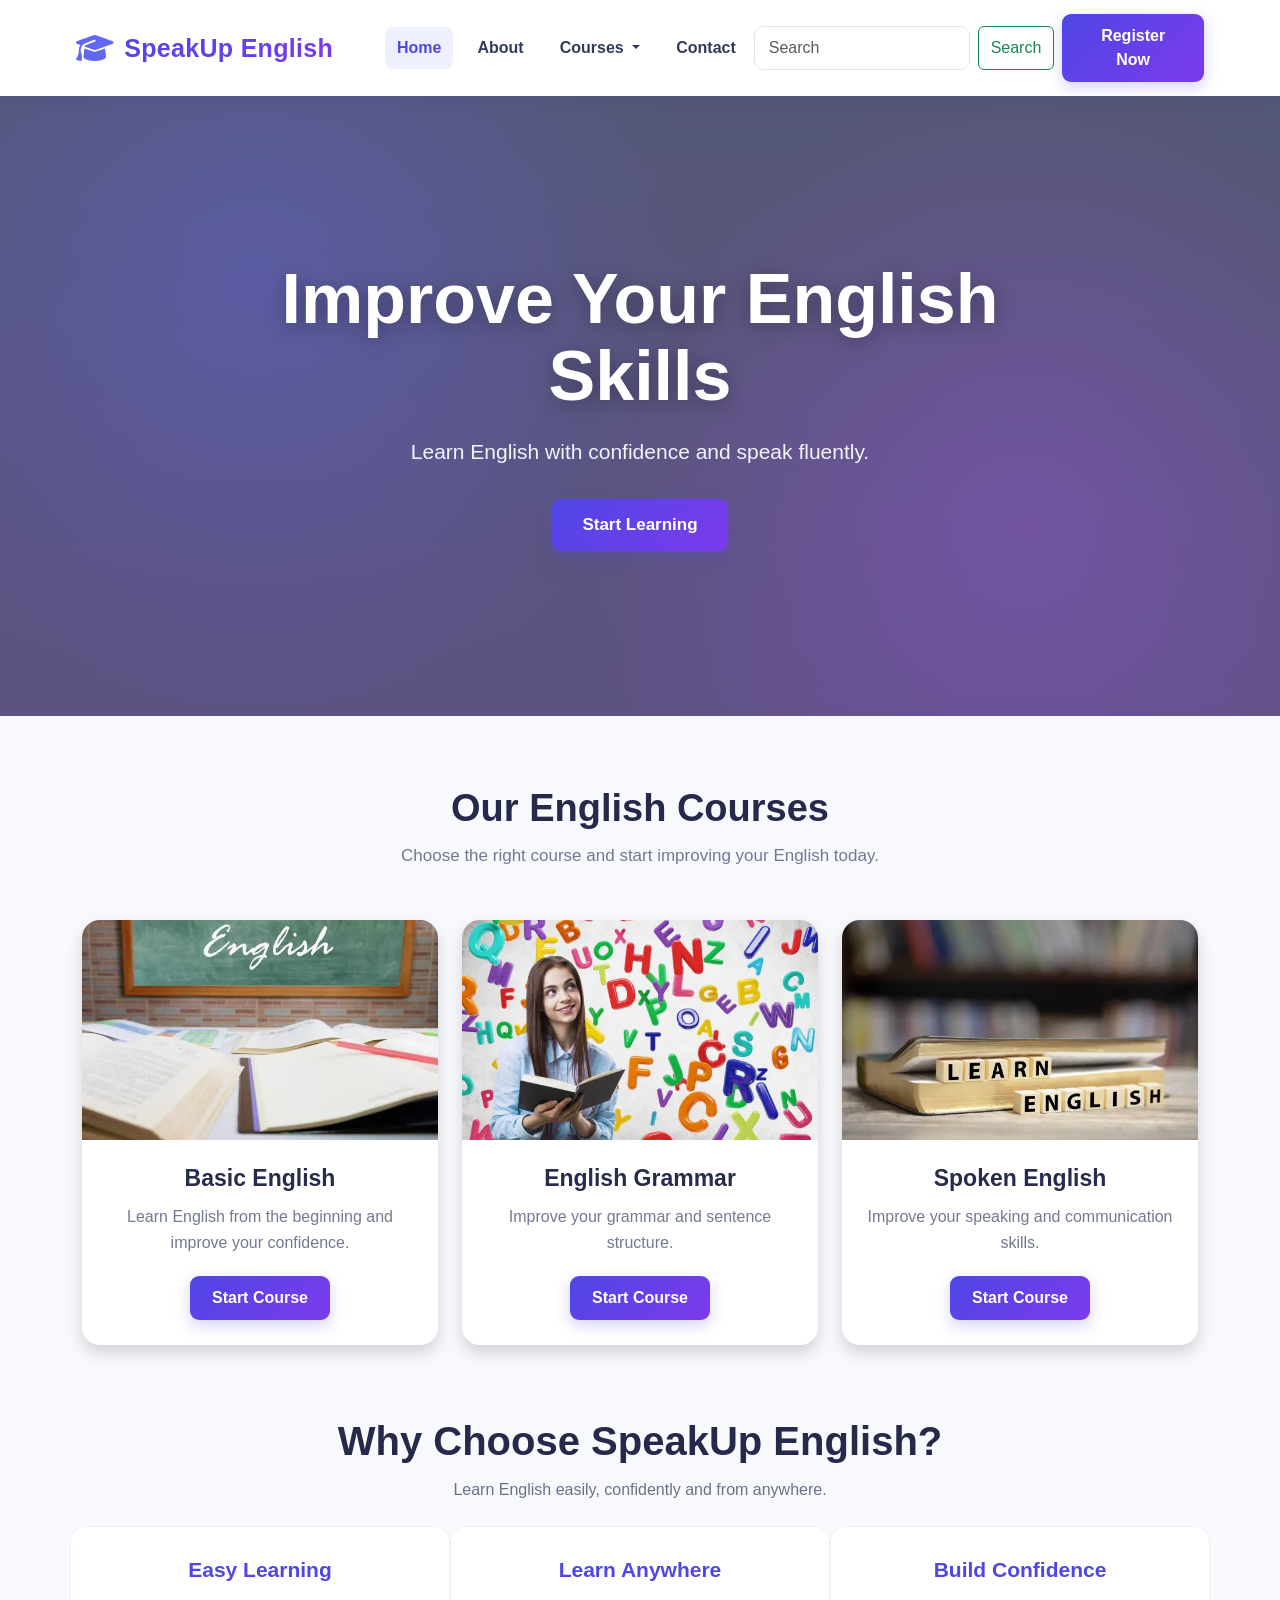
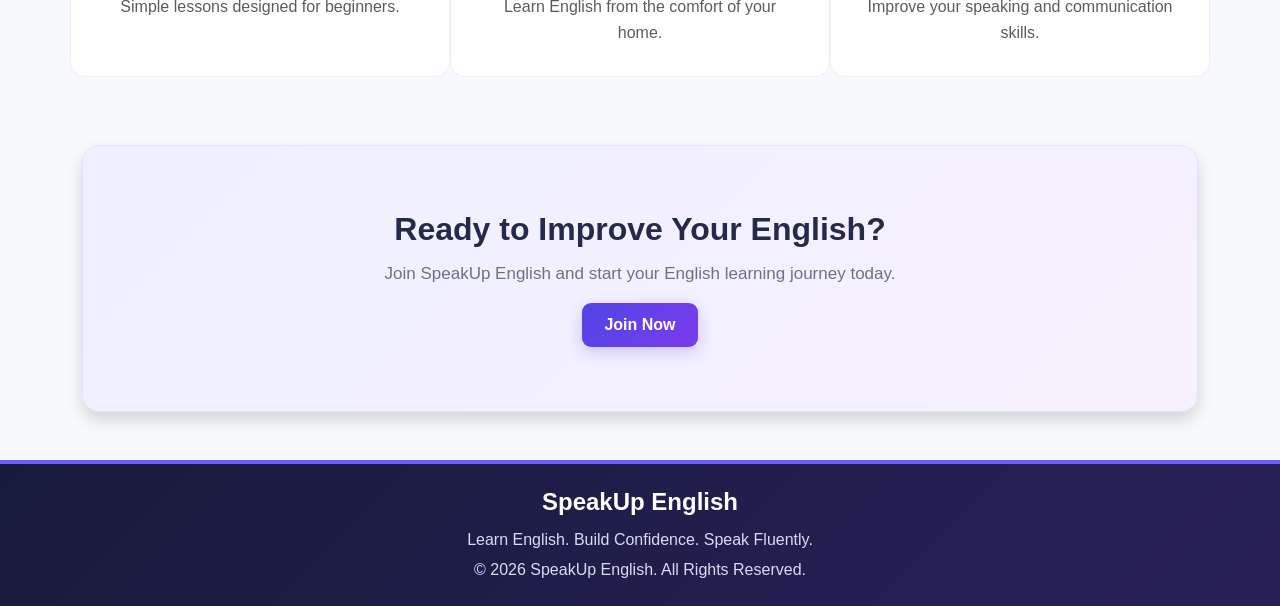
==== index.html @ b66ad8b5 "lesson" ====
<!doctype html>
<html lang="en">

<head>
  <meta charset="utf-8">
  <meta name="viewport" content="width=device-width, initial-scale=1">

  <title>SpeakUp English</title>

  <!-- Bootstrap CSS -->
  <link rel="stylesheet" href="https://cdnjs.cloudflare.com/ajax/libs/font-awesome/6.7.2/css/all.min.css" />

  <link href="https://cdn.jsdelivr.net/npm/bootstrap@5.2.3/dist/css/bootstrap.min.css" rel="stylesheet"
    integrity="sha384-rbsA2VBKQhggwzxH7pPCaAqO46MgnOM80zW1RWuH61DGLwZJEdK2Kadq2F9CUG65" crossorigin="anonymous">

  <!-- Custom CSS -->
  <link rel="stylesheet" href="index.css">

</head>

<body>

  <!-- =========================
       NAVBAR
  ========================== -->

  <nav class="navbar navbar-expand-lg bg-light">

    <div class="container-fluid">

      <!-- Website Name -->
      <a class="navbar-brand" href="index.html">
        <i class="fa-solid fa-graduation-cap"></i>
        <span>SpeakUp English</span>
      </a>

      <!-- Mobile Menu Button -->
      <button class="navbar-toggler" type="button" data-bs-toggle="collapse" data-bs-target="#navbarSupportedContent"
        aria-controls="navbarSupportedContent" aria-expanded="false" aria-label="Toggle navigation">

        <span class="navbar-toggler-icon"></span>

      </button>


      <!-- Navbar Content -->
      <div class="collapse navbar-collapse" id="navbarSupportedContent">

        <ul class="navbar-nav me-auto mb-2 mb-lg-0">

          <!-- Home -->
          <li class="nav-item">
            <a class="nav-link active" aria-current="page" href="index.html">
              Home
            </a>
          </li>


          <!-- About -->
          <li class="nav-item">
            <a class="nav-link" href="about.html">
              About
            </a>
          </li>


          <!-- Courses Dropdown -->
          <li class="nav-item dropdown">

            <a class="nav-link dropdown-toggle" href="#" role="button" data-bs-toggle="dropdown" aria-expanded="false">

              Courses

            </a>


            <ul class="dropdown-menu">

              <li>
                <a class="dropdown-item" href="basic-english.html">
                  Basic English
                </a>
              </li>

              <li>
                <a class="dropdown-item" href="grammar.html">
                  English Grammar
                </a>
              </li>

              <li>
                <hr class="dropdown-divider">
              </li>

              <li>
                <a class="dropdown-item" href="spoken-english.html">
                  Spoken English
                </a>
              </li>

            </ul>

          </li>


          <!-- Contact -->
          <li class="nav-item">
            <a class="nav-link" href="contect.html">
              Contact
            </a>
          </li>

        </ul>


        <!-- Search -->
        <form class="d-flex" role="search">

          <input class="form-control me-2" type="search" placeholder="Search" aria-label="Search">

          <button class="btn btn-outline-success" type="submit">

            Search

          </button>

        </form>
        <a href="registration.html" class="btn btn-primary ms-2">
          Register Now
        </a>

      </div>

    </div>

  </nav>



  <!-- =========================
       HERO SECTION
  ========================== -->

  <div class="hero-section">

    <!-- Dark Overlay -->
    <div class="hero-overlay"></div>


    <!-- Hero Content -->
    <div class="hero-content">

      <h1>
        Improve Your English Skills
      </h1>

      <p>
        Learn English with confidence and speak fluently.
      </p>

      <a href="basic-english.html" class="btn btn-primary">

        Start Learning

      </a>


    </div>

  </div>



  <!-- =========================
       COURSES HEADING
  ========================== -->

  <div class="container text-center courses-section">

    <h2>
      Our English Courses
    </h2>

    <p>
      Choose the right course and start improving your English today.
    </p>

  </div>



  <!-- =========================
       GRID & COURSES CARDS
  ========================== -->

  <div class="container text-center">

    <div class="row">


      <!-- =====================
           CARD 1
      ====================== -->

      <div class="col-md-4 mb-4">

        <div class="card shadow">

          <img src="basic english course.webp" class="card-img-top" alt="Basic English Course">


          <div class="card-body">

            <h5 class="card-title">
              Basic English
            </h5>

            <p class="card-text">
              Learn English from the beginning and improve your confidence.
            </p>

            <a href="basic-english.html" class="btn btn-primary">

              Start Course

            </a>

          </div>

        </div>

      </div>



      <!-- =====================
           CARD 2
      ====================== -->

      <div class="col-md-4 mb-4">

        <div class="card shadow">
          <img src="grammer.webp" class="card-img-top" alt="English Grammar Course">


          <div class="card-body">

            <h5 class="card-title">
              English Grammar
            </h5>

            <p class="card-text">
              Improve your grammar and sentence structure.
            </p>

            <a href="grammar.html" class="btn btn-primary">

              Start Course

            </a>

          </div>

        </div>

      </div>



      <!-- =====================
           CARD 3
      ====================== -->

      <div class="col-md-4 mb-4">

        <div class="card shadow">

          <img src="spoken.webp" class="card-img-top" alt="Spoken English Course">


          <div class="card-body">

            <h5 class="card-title">
              Spoken English
            </h5>

            <p class="card-text">
              Improve your speaking and communication skills.
            </p>

            <a href="spoken-english.html" class="btn btn-primary">

              Start Course

            </a>

          </div>

        </div>

      </div>


    </div>

  </div>

  <!-- Why Choose Us -->

  <div class="container text-center mt-5">

    <h2 class="display-6 fw-bold">
      Why Choose SpeakUp English?
    </h2>

    <p class="text-muted">
      Learn English easily, confidently and from anywhere.
    </p>

  </div>

  <!-- colums -->

  <div class="container text-center mt-4">

    <div class="row">

      <div class="col-md-4 p-4">
        <h4 class="fw-bold"> Easy Learning</h4>
        <p class="text-muted">Simple lessons designed for beginners.</p>
      </div>

      <div class="col-md-4 p-4">
        <h4 class="fw-bold"> Learn Anywhere</h4>
        <p class="text-muted">Learn English from the comfort of your home.</p>
      </div>

      <div class="col-md-4 p-4">
        <h4 class="fw-bold"> Build Confidence</h4>
        <p class="text-muted">Improve your speaking and communication skills.</p>
      </div>

    </div>

  </div>

  <!-- Join Our Course -->

  <div class="container mt-5">

    <div class="card shadow p-4 text-center">

      <div class="card-body">

        <h2 class="fw-bold">
          Ready to Improve Your English?
        </h2>

        <p class="text-muted">
          Join SpeakUp English and start your English learning journey today.
        </p>

        <a href="contect.html" class="btn btn-primary">
          Join Now
        </a>

      </div>

    </div>

  </div>

  <!-- Footer -->

  <footer class="bg-dark text-white text-center py-4 mt-5">

    <h5>SpeakUp English</h5>

    <p class="mb-1">
      Learn English. Build Confidence. Speak Fluently.
    </p>

    <p class="mb-0">
      © 2026 SpeakUp English. All Rights Reserved.
    </p>

  </footer>




  <!-- =========================
       BOOTSTRAP JAVASCRIPT
  ========================== -->

  <script src="https://cdn.jsdelivr.net/npm/bootstrap@5.2.3/dist/js/bootstrap.bundle.min.js"
    integrity="sha384-kenU1KFdBIe4zVF0s0G1M5b4hcpxyD9F7jL+jjXkk+Q2h455rYXK/7HAuoJl+0I4" crossorigin="anonymous">
    </script>

</body>

</html>
---- index.css ----
.hero-section {
    background-image: url("photo-1473186505569-9c61870c11f9.avif");
    background-size: cover;
    background-position: center;
    min-height: 450px;

    text-align: center;
    padding: 120px 20px;
}

.hero-section h1 {
    color: white;
    font-size: 50px;
    font-weight: bold;
}

.hero-section p {
    color: white;
    font-size: 20px;
}

.courses-section {
    padding: 40px 0;
}

.courses-section h2 {
    font-size: 35px;
    font-weight: bold;
}

.card {
    height: 100%;
}

.card-img-top {
    height: 220px;
    object-fit: cover;
}



/* =========================================================
SPEAKUP ENGLISH - PROFESSIONAL WEBSITE CSS
Color Theme: Blue + Purple + White
========================================================= */

/* =========================
GLOBAL
========================= */

* {
  margin: 0;
  padding: 0;
  box-sizing: border-box;
  }

body {
font-family: "Segoe UI", Arial, sans-serif;
background: #f7f9fc;
color: #20243a;
line-height: 1.6;
}

/* =========================
NAVBAR
========================= */
.navbar-brand {
  display: flex;
  align-items: center;
  gap: 10px;
  text-decoration: none;
}

.navbar-brand i {
  font-size: 30px;
  color: #6366f1;
}

.navbar-brand span {
  font-size: 25px;
  font-weight: 800;
  background: linear-gradient(135deg, #4f46e5, #7c3aed);
  -webkit-background-clip: text;
  -webkit-text-fill-color: transparent;
}

.navbar-brand:hover i {
  color: #7c3aed;
}

.navbar {
background: rgba(255, 255, 255, 0.97) !important;
padding: 14px 5%;
box-shadow: 0 3px 18px rgba(31, 41, 75, 0.08);
position: sticky;
top: 0;
z-index: 1000;
}

.navbar-brand {
font-size: 25px;
font-weight: 800;
color: #4f46e5 !important;
letter-spacing: 0.3px;
}

.navbar-brand:hover {
color: #3730a3 !important;
}

.navbar-nav {
margin-left: 30px;
}

.nav-link {
color: #343a5a !important;
font-weight: 600;
margin: 0 6px;
padding: 8px 12px !important;
border-radius: 8px;
transition: 0.3s ease;
}

.nav-link:hover,
.nav-link.active {
color: #4f46e5 !important;
background: #eef0ff;
}

/* Dropdown */

.dropdown-menu {
border: none;
border-radius: 12px;
padding: 10px;
box-shadow: 0 10px 30px rgba(31, 41, 75, 0.12);
}

.dropdown-item {
padding: 10px 14px;
border-radius: 8px;
font-weight: 500;
transition: 0.25s ease;
}

.dropdown-item:hover {
background: #eef0ff;
color: #4f46e5;
}

/* Search */

.navbar .form-control {
border: 1px solid #dfe3f0;
border-radius: 10px;
padding: 9px 14px;
}

.navbar .form-control:focus {
border-color: #6366f1;
box-shadow: 0 0 0 0.2rem rgba(99, 102, 241, 0.15);
}

/* =========================
BUTTONS
========================= */

.btn-primary {
background: linear-gradient(135deg, #4f46e5, #7c3aed);
border: none;
border-radius: 9px;
padding: 10px 22px;
font-weight: 600;
box-shadow: 0 5px 15px rgba(79, 70, 229, 0.25);
transition: all 0.3s ease;
}

.btn-primary:hover {
background: linear-gradient(135deg, #4338ca, #6d28d9);
transform: translateY(-2px);
box-shadow: 0 8px 20px rgba(79, 70, 229, 0.35);
}

/* =========================
HERO SECTION
========================= */

.hero-section {
min-height: 620px;
position: relative;

background:
linear-gradient(
rgba(22, 25, 65, 0.72),
rgba(49, 35, 95, 0.78)
),
url("https://plus.unsplash.com/premium_photo-1683887034491-f58b4c4fca72?q=80&w=869&auto=format&fit=crop&ixlib=rb-4.1.0&ixid=M3wxMjA3fDB8MHxwaG90by1wYWdlfHx8fGVufDB8fHx8fA%3D%3D");

background-size: cover;
background-position: center;
background-repeat: no-repeat;

display: flex;
align-items: center;
justify-content: center;
text-align: center;

overflow: hidden;
}

/* Dark overlay */

.hero-overlay {
position: absolute;
inset: 0;

background:
radial-gradient(
circle at 20% 30%,
rgba(99, 102, 241, 0.35),
transparent 40%
),
radial-gradient(
circle at 80% 70%,
rgba(168, 85, 247, 0.30),
transparent 40%
);
}

/* Hero content */

.hero-content {
position: relative;
z-index: 2;
max-width: 850px;
padding: 30px;
color: white;
}

.hero-content h1 {
font-size: clamp(42px, 6vw, 70px);
font-weight: 800;
line-height: 1.1;
margin-bottom: 20px;

text-shadow: 0 4px 20px rgba(0, 0, 0, 0.3);
}

.hero-content p {
font-size: 21px;
margin-bottom: 30px;
color: #f1f3ff;
}

.hero-content .btn {
padding: 13px 30px;
font-size: 17px;
}

/* =========================
COURSES SECTION
========================= */

.courses-section {
padding-top: 70px;
padding-bottom: 35px;
}

.courses-section h2 {
font-size: 38px;
font-weight: 800;
color: #25294a;
margin-bottom: 10px;
}

.courses-section p {
color: #727894;
font-size: 17px;
}

/* =========================
COURSE CARDS
========================= */

.card {
border: none !important;
border-radius: 18px !important;
overflow: hidden;
background: #ffffff;

transition: all 0.35s ease;
}

.card:hover {
transform: translateY(-10px);
box-shadow: 0 18px 40px rgba(43, 48, 90, 0.14) !important;
}

/* Course images */

.card-img-top {
height: 220px;
object-fit: cover;
transition: transform 0.5s ease;
}

.card:hover .card-img-top {
transform: scale(1.04);
}

/* Card body */

.card-body {
padding: 25px;
}

.card-title {
font-size: 23px;
font-weight: 750;
color: #272b4d;
margin-bottom: 12px;
}

.card-text {
color: #737990;
min-height: 50px;
margin-bottom: 20px;
}

/* =========================
WHY CHOOSE US
========================= */

.container.text-center.mt-5 h2 {
color: #25294a;
}

.container.text-center.mt-5 p {
font-size: 16px;
}

/* Feature columns */

.container.text-center.mt-4 .col-md-4 {
background: #ffffff;
margin-bottom: 20px;
border-radius: 15px;
padding: 30px !important;

border: 1px solid #eef0f7;

transition: 0.3s ease;
}

.container.text-center.mt-4 .col-md-4:hover {
transform: translateY(-7px);
border-color: #d9d8ff;

box-shadow: 0 12px 30px rgba(79, 70, 229, 0.10);
}

.container.text-center.mt-4 h4 {
color: #4f46e5;
font-size: 21px;
margin-bottom: 12px;
}

.container.text-center.mt-4 p {
margin-bottom: 0;
}

/* =========================
JOIN OUR COURSE
========================= */

.container.mt-5 .card {
background:
linear-gradient(
135deg,
#eef0ff,
#f7f0ff
);

border: 1px solid #e3e4ff !important;
}

.container.mt-5 .card-body {
padding: 40px 20px;
}

.container.mt-5 h2 {
color: #25294a;
font-weight: 800;
margin-bottom: 12px;
}

.container.mt-5 .text-muted {
color: #6d7188 !important;
font-size: 17px;
}

/* =========================
FOOTER
========================= */

footer {
background:
linear-gradient(
135deg,
#171b3b,
#29205a
) !important;

border-top: 4px solid #6d5dfc;
}

footer h5 {
font-size: 24px;
font-weight: 800;
margin-bottom: 10px;
}

footer p {
color: #d9dcf2;
}

/* =========================
MOBILE RESPONSIVE
========================= */

@media (max-width: 991px) {

.navbar {
padding: 12px 20px;
}

.navbar-nav {
margin-left: 0;
margin-top: 15px;
}

.navbar .form-control {
margin-top: 10px;
}

.navbar form {
margin-bottom: 10px;
}

.navbar .btn {
margin-left: 0 !important;
}

.hero-section {
min-height: 540px;
}

.hero-content h1 {
font-size: 45px;
}

.hero-content p {
font-size: 18px;
}
}

@media (max-width: 576px) {

.navbar-brand {
font-size: 21px;
}

.hero-section {
min-height: 500px;
}

.hero-content {
padding: 20px;
}

.hero-content h1 {
font-size: 36px;
}

.hero-content p {
font-size: 16px;
}

.courses-section {
padding-top: 50px;
}

.courses-section h2 {
font-size: 30px;
}

.card-img-top {
height: 200px;
}

footer {
padding-left: 15px;
padding-right: 15px;
}
}

/* =========================
SMOOTH SCROLL
========================= */

html {
scroll-behavior: smooth;
}

/* =========================
SELECTION COLOR
========================= */

::selection {
background: #6366f1;
color: white;
}
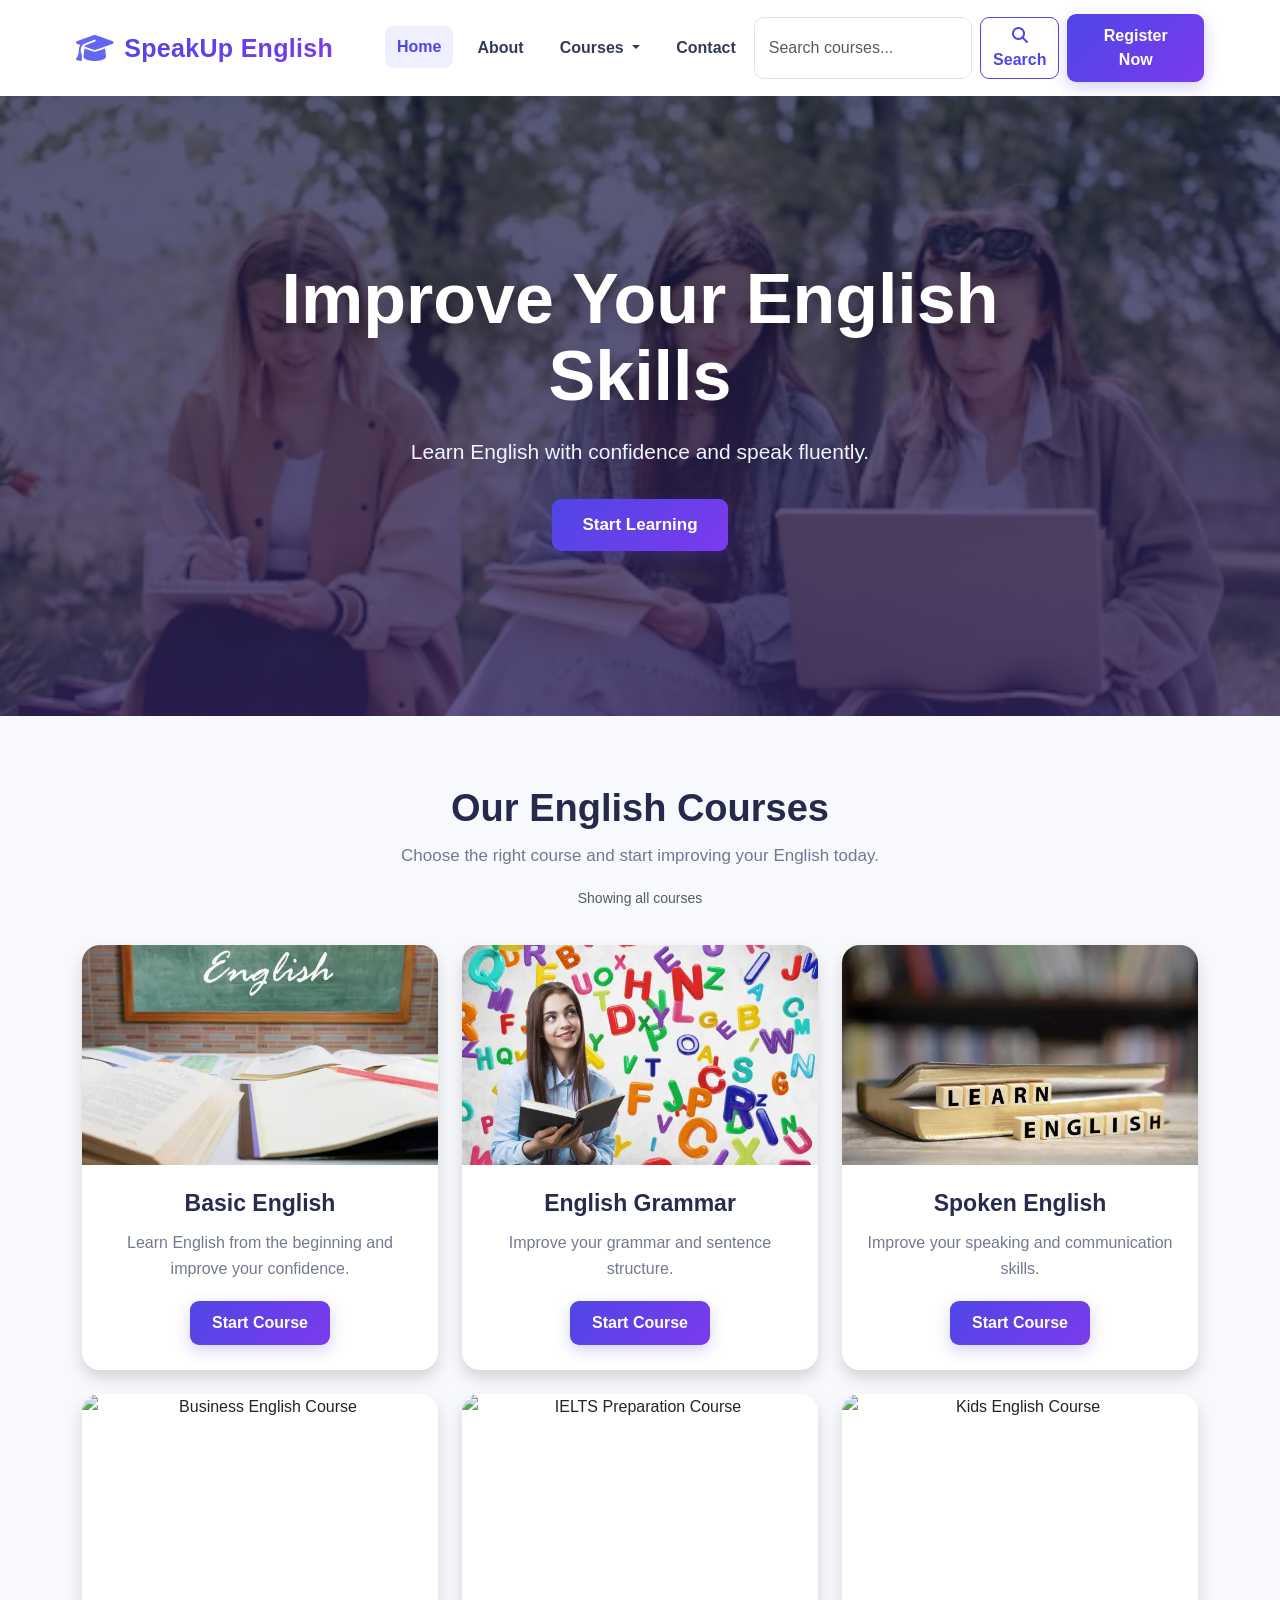
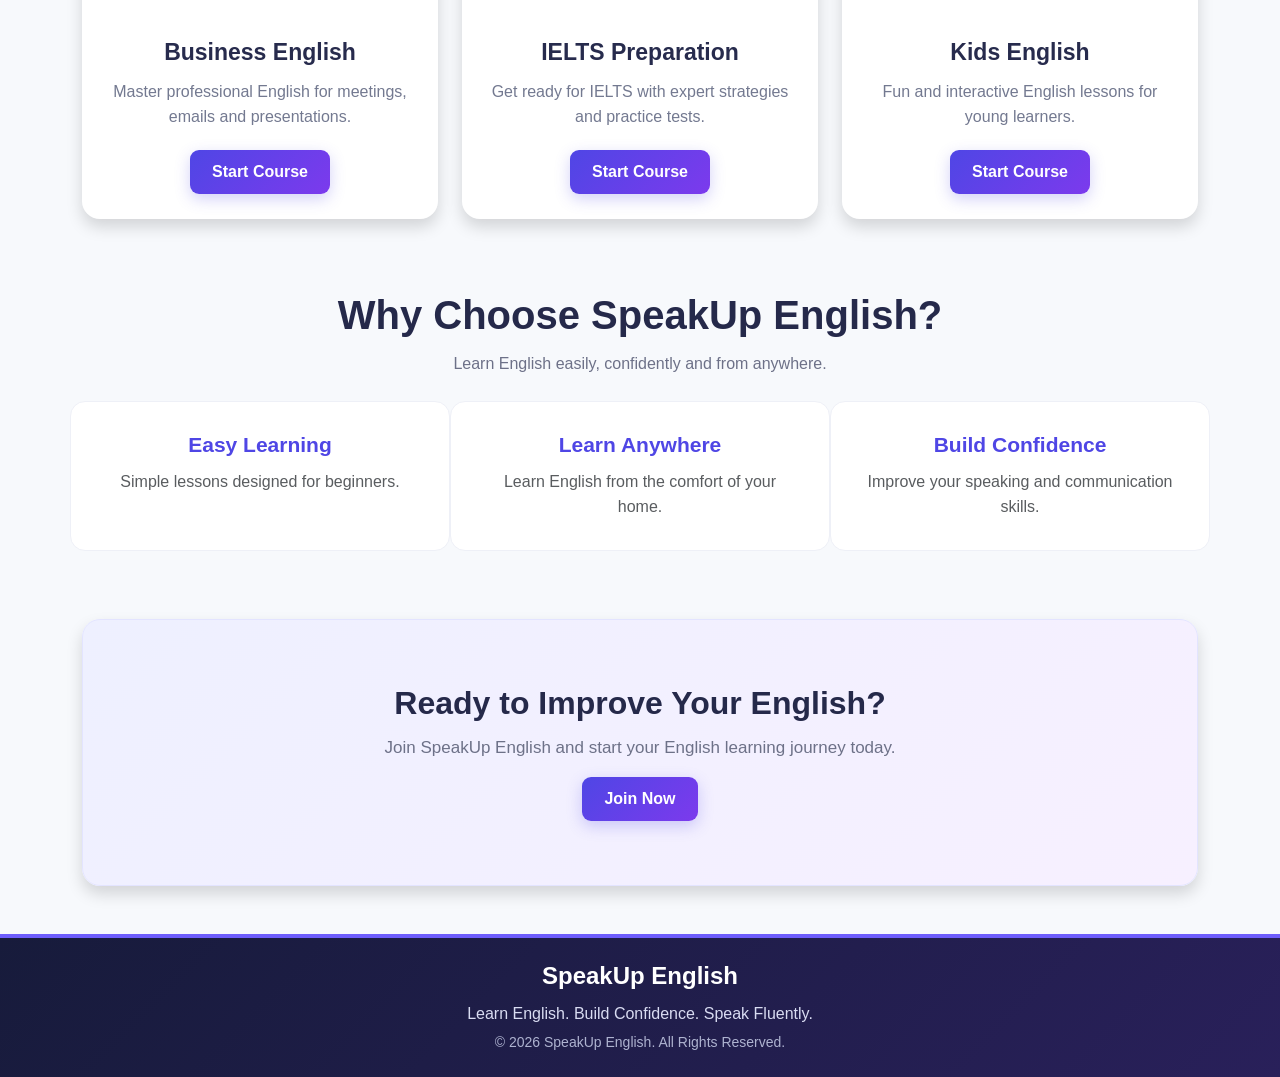
==== commit 4f4df534: "Update index.html" ====
--- a/index.html
+++ b/index.html
@@ -2,146 +2,169 @@
 <html lang="en">
 
 <head>
-  <meta charset="utf-8">
-  <meta name="viewport" content="width=device-width, initial-scale=1">
-
-  <title>SpeakUp English</title>
-
-  <!-- Bootstrap CSS -->
-  <link rel="stylesheet" href="https://cdnjs.cloudflare.com/ajax/libs/font-awesome/6.7.2/css/all.min.css" />
-
-  <link href="https://cdn.jsdelivr.net/npm/bootstrap@5.2.3/dist/css/bootstrap.min.css" rel="stylesheet"
+    <meta charset="utf-8">
+    <meta name="viewport" content="width=device-width, initial-scale=1">
+
+    <title>SpeakUp English</title>
+
+    <!-- Bootstrap CSS -->
+    <link rel="stylesheet" href="https://cdnjs.cloudflare.com/ajax/libs/font-awesome/6.7.2/css/all.min.css" />
+
+    <link href="https://cdn.jsdelivr.net/npm/bootstrap@5.2.3/dist/css/bootstrap.min.css" rel="stylesheet"
     integrity="sha384-rbsA2VBKQhggwzxH7pPCaAqO46MgnOM80zW1RWuH61DGLwZJEdK2Kadq2F9CUG65" crossorigin="anonymous">
 
-  <!-- Custom CSS -->
-  <link rel="stylesheet" href="index.css">
+    <!-- Custom CSS -->
+    <link rel="stylesheet" href="index.css">
+
+    <style>
+        /* ====== Extra styles for search results ====== */
+        .no-results-msg {
+            transition: opacity 0.3s ease;
+        }
+        .no-results-msg.d-none {
+            display: none !important;
+        }
+
+        .course-card {
+            transition: opacity 0.3s ease, transform 0.2s ease;
+        }
+        .course-card.hidden-card {
+            display: none !important;
+        }
+
+        /* highlight search match */
+        .highlight-match {
+            background-color: #fff3a0;
+            padding: 0 2px;
+            border-radius: 2px;
+        }
+    </style>
 
 </head>
 
 <body>
 
-  <!-- =========================
-       NAVBAR
-  ========================== -->
-
-  <nav class="navbar navbar-expand-lg bg-light">
-
-    <div class="container-fluid">
-
-      <!-- Website Name -->
-      <a class="navbar-brand" href="index.html">
-        <i class="fa-solid fa-graduation-cap"></i>
-        <span>SpeakUp English</span>
-      </a>
-
-      <!-- Mobile Menu Button -->
-      <button class="navbar-toggler" type="button" data-bs-toggle="collapse" data-bs-target="#navbarSupportedContent"
-        aria-controls="navbarSupportedContent" aria-expanded="false" aria-label="Toggle navigation">
-
-        <span class="navbar-toggler-icon"></span>
-
-      </button>
-
-
-      <!-- Navbar Content -->
-      <div class="collapse navbar-collapse" id="navbarSupportedContent">
-
-        <ul class="navbar-nav me-auto mb-2 mb-lg-0">
-
-          <!-- Home -->
-          <li class="nav-item">
-            <a class="nav-link active" aria-current="page" href="index.html">
-              Home
+    <!-- =========================
+    NAVBAR
+    ========================== -->
+
+    <nav class="navbar navbar-expand-lg bg-light">
+
+        <div class="container-fluid">
+
+            <!-- Website Name -->
+            <a class="navbar-brand" href="index.html">
+                <i class="fa-solid fa-graduation-cap"></i>
+                <span>SpeakUp English</span>
             </a>
-          </li>
-
-
-          <!-- About -->
-          <li class="nav-item">
-            <a class="nav-link" href="about.html">
-              About
+
+            <!-- Mobile Menu Button -->
+            <button class="navbar-toggler" type="button" data-bs-toggle="collapse" data-bs-target="#navbarSupportedContent"
+            aria-controls="navbarSupportedContent" aria-expanded="false" aria-label="Toggle navigation">
+
+            <span class="navbar-toggler-icon"></span>
+
+        </button>
+
+
+        <!-- Navbar Content -->
+        <div class="collapse navbar-collapse" id="navbarSupportedContent">
+
+            <ul class="navbar-nav me-auto mb-2 mb-lg-0">
+
+                <!-- Home -->
+                <li class="nav-item">
+                    <a class="nav-link active" aria-current="page" href="index.html">
+                        Home
+                    </a>
+                </li>
+
+
+                <!-- About -->
+                <li class="nav-item">
+                    <a class="nav-link" href="about.html">
+                        About
+                    </a>
+                </li>
+
+
+                <!-- Courses Dropdown -->
+                <li class="nav-item dropdown">
+
+                    <a class="nav-link dropdown-toggle" href="#" role="button" data-bs-toggle="dropdown" aria-expanded="false">
+
+                        Courses
+
+                    </a>
+
+
+                    <ul class="dropdown-menu">
+
+                        <li>
+                            <a class="dropdown-item" href="basic-english.html">
+                                Basic English
+                            </a>
+                        </li>
+
+                        <li>
+                            <a class="dropdown-item" href="grammar.html">
+                                English Grammar
+                            </a>
+                        </li>
+
+                        <li>
+                            <hr class="dropdown-divider">
+                        </li>
+
+                        <li>
+                            <a class="dropdown-item" href="spoken-english.html">
+                                Spoken English
+                            </a>
+                        </li>
+
+                    </ul>
+
+                </li>
+
+
+                <!-- Contact -->
+                <li class="nav-item">
+                    <a class="nav-link" href="contect.html">
+                        Contact
+                    </a>
+                </li>
+
+            </ul>
+
+
+            <!-- ========== SEARCH FORM (UPDATED) ========== -->
+            <form class="d-flex" role="search" id="searchForm">
+
+                <input class="form-control me-2" type="search" id="searchInput" placeholder="Search courses..." aria-label="Search" autocomplete="off">
+
+                <button class="btn btn-outline-success" type="submit" id="searchBtn">
+                    <i class="fa-solid fa-magnifying-glass"></i> Search
+                </button>
+
+            </form>
+
+            <a href="registration.html" class="btn btn-primary ms-2">
+                Register Now
             </a>
-          </li>
-
-
-          <!-- Courses Dropdown -->
-          <li class="nav-item dropdown">
-
-            <a class="nav-link dropdown-toggle" href="#" role="button" data-bs-toggle="dropdown" aria-expanded="false">
-
-              Courses
-
-            </a>
-
-
-            <ul class="dropdown-menu">
-
-              <li>
-                <a class="dropdown-item" href="basic-english.html">
-                  Basic English
-                </a>
-              </li>
-
-              <li>
-                <a class="dropdown-item" href="grammar.html">
-                  English Grammar
-                </a>
-              </li>
-
-              <li>
-                <hr class="dropdown-divider">
-              </li>
-
-              <li>
-                <a class="dropdown-item" href="spoken-english.html">
-                  Spoken English
-                </a>
-              </li>
-
-            </ul>
-
-          </li>
-
-
-          <!-- Contact -->
-          <li class="nav-item">
-            <a class="nav-link" href="contect.html">
-              Contact
-            </a>
-          </li>
-
-        </ul>
-
-
-        <!-- Search -->
-        <form class="d-flex" role="search">
-
-          <input class="form-control me-2" type="search" placeholder="Search" aria-label="Search">
-
-          <button class="btn btn-outline-success" type="submit">
-
-            Search
-
-          </button>
-
-        </form>
-        <a href="registration.html" class="btn btn-primary ms-2">
-          Register Now
-        </a>
-
-      </div>
+
+        </div>
 
     </div>
 
-  </nav>
-
-
-
-  <!-- =========================
-       HERO SECTION
-  ========================== -->
-
-  <div class="hero-section">
+</nav>
+
+
+
+<!-- =========================
+HERO SECTION
+========================== -->
+
+<div class="hero-section">
 
     <!-- Dark Overlay -->
     <div class="hero-overlay"></div>
@@ -150,253 +173,547 @@
     <!-- Hero Content -->
     <div class="hero-content">
 
-      <h1>
-        Improve Your English Skills
-      </h1>
-
-      <p>
-        Learn English with confidence and speak fluently.
-      </p>
-
-      <a href="basic-english.html" class="btn btn-primary">
-
-        Start Learning
-
-      </a>
+        <h1>
+            Improve Your English Skills
+        </h1>
+
+        <p>
+            Learn English with confidence and speak fluently.
+        </p>
+
+        <a href="basic-english.html" class="btn btn-primary">
+
+            Start Learning
+
+        </a>
 
 
     </div>
 
-  </div>
-
-
-
-  <!-- =========================
-       COURSES HEADING
-  ========================== -->
-
-  <div class="container text-center courses-section">
+</div>
+
+
+
+<!-- =========================
+COURSES HEADING
+========================== -->
+
+<div class="container text-center courses-section">
 
     <h2>
-      Our English Courses
+        Our English Courses
     </h2>
 
     <p>
-      Choose the right course and start improving your English today.
+        Choose the right course and start improving your English today.
     </p>
 
-  </div>
-
-
-
-  <!-- =========================
-       GRID & COURSES CARDS
-  ========================== -->
-
-  <div class="container text-center">
+    <!-- Search result count / status will appear here -->
+    <div id="searchStatus" class="mt-2"></div>
+
+</div>
+
+
+
+<!-- =========================
+GRID & COURSES CARDS
+========================== -->
+
+<div class="container text-center" id="coursesContainer">
+
+    <div class="row" id="coursesRow">
+
+
+        <!-- =====================
+        CARD 1
+        ====================== -->
+
+        <div class="col-md-4 mb-4 course-card" data-course="basic english">
+
+            <div class="card shadow">
+
+                <img src="basic english course.webp" class="card-img-top" alt="Basic English Course">
+
+
+                <div class="card-body">
+
+                    <h5 class="card-title">Basic English</h5>
+
+                    <p class="card-text">
+                        Learn English from the beginning and improve your confidence.
+                    </p>
+
+                    <a href="basic-english.html" class="btn btn-primary">
+
+                        Start Course
+
+                    </a>
+
+                </div>
+
+            </div>
+
+        </div>
+
+
+
+        <!-- =====================
+        CARD 2
+        ====================== -->
+
+        <div class="col-md-4 mb-4 course-card" data-course="english grammar">
+
+            <div class="card shadow">
+                <img src="grammer.webp" class="card-img-top" alt="English Grammar Course">
+
+
+                <div class="card-body">
+
+                    <h5 class="card-title">English Grammar</h5>
+
+                    <p class="card-text">
+                        Improve your grammar and sentence structure.
+                    </p>
+
+                    <a href="grammar.html" class="btn btn-primary">
+
+                        Start Course
+
+                    </a>
+
+                </div>
+
+            </div>
+
+        </div>
+
+
+
+        <!-- =====================
+        CARD 3
+        ====================== -->
+
+        <div class="col-md-4 mb-4 course-card" data-course="spoken english">
+
+            <div class="card shadow">
+
+                <img src="spoken.webp" class="card-img-top" alt="Spoken English Course">
+
+
+                <div class="card-body">
+
+                    <h5 class="card-title">Spoken English</h5>
+
+                    <p class="card-text">
+                        Improve your speaking and communication skills.
+                    </p>
+
+                    <a href="spoken-english.html" class="btn btn-primary">
+
+                        Start Course
+
+                    </a>
+
+                </div>
+
+            </div>
+
+        </div>
+
+
+        <!-- =====================
+        CARD 4 — BONUS (extra content to make search more interesting)
+        ====================== -->
+
+        <div class="col-md-4 mb-4 course-card" data-course="business english">
+
+            <div class="card shadow">
+
+                <img src="https://via.placeholder.com/300x200/2c3e50/ffffff?text=Business+English" class="card-img-top" alt="Business English Course">
+
+                <div class="card-body">
+
+                    <h5 class="card-title">Business English</h5>
+
+                    <p class="card-text">
+                        Master professional English for meetings, emails and presentations.
+                    </p>
+
+                    <a href="#" class="btn btn-primary">
+
+                        Start Course
+
+                    </a>
+
+                </div>
+
+            </div>
+
+        </div>
+
+
+        <!-- =====================
+        CARD 5 — BONUS
+        ====================== -->
+
+        <div class="col-md-4 mb-4 course-card" data-course="ielts preparation">
+
+            <div class="card shadow">
+
+                <img src="https://via.placeholder.com/300x200/2c3e50/ffffff?text=IELTS+Prep" class="card-img-top" alt="IELTS Preparation Course">
+
+                <div class="card-body">
+
+                    <h5 class="card-title">IELTS Preparation</h5>
+
+                    <p class="card-text">
+                        Get ready for IELTS with expert strategies and practice tests.
+                    </p>
+
+                    <a href="#" class="btn btn-primary">
+
+                        Start Course
+
+                    </a>
+
+                </div>
+
+            </div>
+
+        </div>
+
+
+        <!-- =====================
+        CARD 6 — BONUS
+        ====================== -->
+
+        <div class="col-md-4 mb-4 course-card" data-course="kids english">
+
+            <div class="card shadow">
+
+                <img src="https://via.placeholder.com/300x200/2c3e50/ffffff?text=Kids+English" class="card-img-top" alt="Kids English Course">
+
+                <div class="card-body">
+
+                    <h5 class="card-title">Kids English</h5>
+
+                    <p class="card-text">
+                        Fun and interactive English lessons for young learners.
+                    </p>
+
+                    <a href="#" class="btn btn-primary">
+
+                        Start Course
+
+                    </a>
+
+                </div>
+
+            </div>
+
+        </div>
+
+    </div>
+
+    <!-- No Results Message (hidden by default) -->
+    <div id="noResultsMsg" class="alert alert-warning mt-4 d-none no-results-msg" role="alert">
+        <i class="fa-solid fa-circle-exclamation me-2"></i>
+        No courses found matching "<span id="searchTermDisplay"></span>". Please try a different keyword.
+    </div>
+
+</div>
+
+<!-- Why Choose Us -->
+
+<div class="container text-center mt-5" id="whyChooseUs">
+
+    <h2 class="display-6 fw-bold">
+        Why Choose SpeakUp English?
+    </h2>
+
+    <p class="text-muted">
+        Learn English easily, confidently and from anywhere.
+    </p>
+
+</div>
+
+<!-- colums -->
+
+<div class="container text-center mt-4">
 
     <div class="row">
 
-
-      <!-- =====================
-           CARD 1
-      ====================== -->
-
-      <div class="col-md-4 mb-4">
-
-        <div class="card shadow">
-
-          <img src="basic english course.webp" class="card-img-top" alt="Basic English Course">
-
-
-          <div class="card-body">
-
-            <h5 class="card-title">
-              Basic English
-            </h5>
-
-            <p class="card-text">
-              Learn English from the beginning and improve your confidence.
+        <div class="col-md-4 p-4">
+            <h4 class="fw-bold"> Easy Learning</h4>
+            <p class="text-muted">Simple lessons designed for beginners.</p>
+        </div>
+
+        <div class="col-md-4 p-4">
+            <h4 class="fw-bold"> Learn Anywhere</h4>
+            <p class="text-muted">Learn English from the comfort of your home.</p>
+        </div>
+
+        <div class="col-md-4 p-4">
+            <h4 class="fw-bold"> Build Confidence</h4>
+            <p class="text-muted">Improve your speaking and communication skills.</p>
+        </div>
+
+    </div>
+
+</div>
+
+<!-- Join Our Course -->
+
+<div class="container mt-5">
+
+    <div class="card shadow p-4 text-center">
+
+        <div class="card-body">
+
+            <h2 class="fw-bold">
+                Ready to Improve Your English?
+            </h2>
+
+            <p class="text-muted">
+                Join SpeakUp English and start your English learning journey today.
             </p>
 
-            <a href="basic-english.html" class="btn btn-primary">
-
-              Start Course
-
+            <a href="contect.html" class="btn btn-primary">
+                Join Now
             </a>
 
-          </div>
-
-        </div>
-
-      </div>
-
-
-
-      <!-- =====================
-           CARD 2
-      ====================== -->
-
-      <div class="col-md-4 mb-4">
-
-        <div class="card shadow">
-          <img src="grammer.webp" class="card-img-top" alt="English Grammar Course">
-
-
-          <div class="card-body">
-
-            <h5 class="card-title">
-              English Grammar
-            </h5>
-
-            <p class="card-text">
-              Improve your grammar and sentence structure.
-            </p>
-
-            <a href="grammar.html" class="btn btn-primary">
-
-              Start Course
-
-            </a>
-
-          </div>
-
-        </div>
-
-      </div>
-
-
-
-      <!-- =====================
-           CARD 3
-      ====================== -->
-
-      <div class="col-md-4 mb-4">
-
-        <div class="card shadow">
-
-          <img src="spoken.webp" class="card-img-top" alt="Spoken English Course">
-
-
-          <div class="card-body">
-
-            <h5 class="card-title">
-              Spoken English
-            </h5>
-
-            <p class="card-text">
-              Improve your speaking and communication skills.
-            </p>
-
-            <a href="spoken-english.html" class="btn btn-primary">
-
-              Start Course
-
-            </a>
-
-          </div>
-
-        </div>
-
-      </div>
-
+        </div>
 
     </div>
 
-  </div>
-
-  <!-- Why Choose Us -->
-
-  <div class="container text-center mt-5">
-
-    <h2 class="display-6 fw-bold">
-      Why Choose SpeakUp English?
-    </h2>
-
-    <p class="text-muted">
-      Learn English easily, confidently and from anywhere.
+</div>
+
+<!-- Footer -->
+
+<footer class="bg-dark text-white text-center py-4 mt-5">
+
+    <h5>SpeakUp English</h5>
+
+    <p class="mb-1">
+        Learn English. Build Confidence. Speak Fluently.
     </p>
 
-  </div>
-
-  <!-- colums -->
-
-  <div class="container text-center mt-4">
-
-    <div class="row">
-
-      <div class="col-md-4 p-4">
-        <h4 class="fw-bold"> Easy Learning</h4>
-        <p class="text-muted">Simple lessons designed for beginners.</p>
-      </div>
-
-      <div class="col-md-4 p-4">
-        <h4 class="fw-bold"> Learn Anywhere</h4>
-        <p class="text-muted">Learn English from the comfort of your home.</p>
-      </div>
-
-      <div class="col-md-4 p-4">
-        <h4 class="fw-bold"> Build Confidence</h4>
-        <p class="text-muted">Improve your speaking and communication skills.</p>
-      </div>
-
-    </div>
-
-  </div>
-
-  <!-- Join Our Course -->
-
-  <div class="container mt-5">
-
-    <div class="card shadow p-4 text-center">
-
-      <div class="card-body">
-
-        <h2 class="fw-bold">
-          Ready to Improve Your English?
-        </h2>
-
-        <p class="text-muted">
-          Join SpeakUp English and start your English learning journey today.
-        </p>
-
-        <a href="contect.html" class="btn btn-primary">
-          Join Now
-        </a>
-
-      </div>
-
-    </div>
-
-  </div>
-
-  <!-- Footer -->
-
-  <footer class="bg-dark text-white text-center py-4 mt-5">
-
-    <h5>SpeakUp English</h5>
-
-    <p class="mb-1">
-      Learn English. Build Confidence. Speak Fluently.
+    <p class="mb-0">
+        © 2026 SpeakUp English. All Rights Reserved.
     </p>
 
-    <p class="mb-0">
-      © 2026 SpeakUp English. All Rights Reserved.
-    </p>
-
-  </footer>
-
-
-
-
-  <!-- =========================
-       BOOTSTRAP JAVASCRIPT
-  ========================== -->
-
-  <script src="https://cdn.jsdelivr.net/npm/bootstrap@5.2.3/dist/js/bootstrap.bundle.min.js"
-    integrity="sha384-kenU1KFdBIe4zVF0s0G1M5b4hcpxyD9F7jL+jjXkk+Q2h455rYXK/7HAuoJl+0I4" crossorigin="anonymous">
-    </script>
+</footer>
+
+
+
+
+<!-- =========================
+BOOTSTRAP JAVASCRIPT
+========================== -->
+
+<script src="https://cdn.jsdelivr.net/npm/bootstrap@5.2.3/dist/js/bootstrap.bundle.min.js"
+integrity="sha384-kenU1KFdBIe4zVF0s0G1M5b4hcpxyD9F7jL+jjXkk+Q2h455rYXK/7HAuoJl+0I4" crossorigin="anonymous">
+</script>
+
+
+<!-- =========================
+CUSTOM SEARCH JAVASCRIPT
+========================== -->
+
+<script>
+    (function() {
+        'use strict';
+
+        // ----- DOM refs -----
+        const searchForm = document.getElementById('searchForm');
+        const searchInput = document.getElementById('searchInput');
+        const searchBtn = document.getElementById('searchBtn');
+        const courseCards = document.querySelectorAll('.course-card');
+        const noResultsMsg = document.getElementById('noResultsMsg');
+        const searchTermDisplay = document.getElementById('searchTermDisplay');
+        const searchStatus = document.getElementById('searchStatus');
+
+        // ----- helper: clear any existing highlights -----
+        function clearHighlights() {
+            document.querySelectorAll('.highlight-match').forEach(el => {
+                // Replace the span with its text content (remove highlight)
+                const parent = el.parentNode;
+                const text = el.textContent;
+                const textNode = document.createTextNode(text);
+                parent.replaceChild(textNode, el);
+                parent.normalize();
+            });
+        }
+
+        // ----- helper: highlight search term in a text node -----
+        function highlightText(node, term) {
+            if (!node || node.nodeType !== Node.TEXT_NODE) return;
+            const text = node.textContent;
+            const lowerText = text.toLowerCase();
+            const lowerTerm = term.toLowerCase();
+            if (!lowerText.includes(lowerTerm)) return;
+
+            const frag = document.createDocumentFragment();
+            let remaining = text;
+            let idx = lowerText.indexOf(lowerTerm);
+
+            while (idx !== -1) {
+                // text before match
+                if (idx > 0) {
+                    frag.appendChild(document.createTextNode(remaining.substring(0, idx)));
+                }
+                // matched text (wrapped in span)
+                const matchSpan = document.createElement('span');
+                matchSpan.className = 'highlight-match';
+                matchSpan.textContent = remaining.substring(idx, idx + term.length);
+                frag.appendChild(matchSpan);
+                // remaining
+                remaining = remaining.substring(idx + term.length);
+                const newLower = remaining.toLowerCase();
+                idx = newLower.indexOf(lowerTerm);
+            }
+            if (remaining.length > 0) {
+                frag.appendChild(document.createTextNode(remaining));
+            }
+            node.parentNode.replaceChild(frag, node);
+        }
+
+        // ----- highlight matches in a card -----
+        function highlightCard(card, term) {
+            if (!term.trim()) return;
+            const walker = document.createTreeWalker(
+                card,
+                NodeFilter.SHOW_TEXT,
+                {
+                    acceptNode: function(node) {
+                        // skip script and style tags
+                        const parent = node.parentNode;
+                        if (parent.tagName === 'SCRIPT' || parent.tagName === 'STYLE') {
+                            return NodeFilter.FILTER_REJECT;
+                        }
+                        // skip links (we don't want to break them)
+                        if (parent.tagName === 'A') {
+                            return NodeFilter.FILTER_REJECT;
+                        }
+                        return NodeFilter.FILTER_ACCEPT;
+                    }
+                },
+                false
+            );
+
+            const nodesToProcess = [];
+            let currentNode = walker.nextNode();
+            while (currentNode) {
+                nodesToProcess.push(currentNode);
+                currentNode = walker.nextNode();
+            }
+
+            // Process in reverse so we don't invalidate the walker
+            for (let i = nodesToProcess.length - 1; i >= 0; i--) {
+                const node = nodesToProcess[i];
+                const text = node.textContent;
+                if (text.toLowerCase().includes(term.toLowerCase())) {
+                    highlightText(node, term);
+                }
+            }
+        }
+
+        // ----- perform search -----
+        function performSearch(query) {
+            const q = query.trim();
+            let visibleCount = 0;
+
+            // Clear previous highlights
+            clearHighlights();
+
+            // Reset all cards to visible first
+            courseCards.forEach(card => {
+                card.classList.remove('hidden-card');
+            });
+
+            // Hide no results message
+            noResultsMsg.classList.add('d-none');
+
+            // If query is empty, show everything and update status
+            if (q === '') {
+                searchStatus.innerHTML =
+                    '<span class="text-muted small">Showing all courses</span>';
+                // Clear highlights (already done)
+                return;
+            }
+
+            // Filter cards
+            courseCards.forEach(card => {
+                const cardData = card.getAttribute('data-course') || '';
+                const title = card.querySelector('.card-title')?.textContent || '';
+                const desc = card.querySelector('.card-text')?.textContent || '';
+                const combined = (cardData + ' ' + title + ' ' + desc).toLowerCase();
+
+                if (combined.includes(q.toLowerCase())) {
+                    card.classList.remove('hidden-card');
+                    visibleCount++;
+                    // Highlight matches within this card
+                    highlightCard(card, q);
+                } else {
+                    card.classList.add('hidden-card');
+                }
+            });
+
+            // Update status
+            if (visibleCount === 0) {
+                searchStatus.innerHTML = '';
+                noResultsMsg.classList.remove('d-none');
+                searchTermDisplay.textContent = q;
+            } else {
+                searchStatus.innerHTML =
+                    `<span class="text-success small">Found <strong>${visibleCount}</strong> course${visibleCount > 1 ? 's' : ''} matching “<strong>${q}</strong>”</span>`;
+            }
+        }
+
+        // ----- event: form submit (click search or press Enter) -----
+        searchForm.addEventListener('submit', function(e) {
+            e.preventDefault();
+            performSearch(searchInput.value);
+        });
+
+        // ----- event: real-time search on input -----
+        searchInput.addEventListener('input', function() {
+            performSearch(this.value);
+        });
+
+        // ----- event: clear search when clicking the "X" (if browser shows it) -----
+        searchInput.addEventListener('search', function() {
+            // This fires when the user clicks the native clear button (in some browsers)
+            if (this.value === '') {
+                performSearch('');
+            }
+        });
+
+        // ----- optional: if the user presses Escape, clear search -----
+        searchInput.addEventListener('keydown', function(e) {
+            if (e.key === 'Escape') {
+                this.value = '';
+                performSearch('');
+                this.blur();
+            }
+        });
+
+        // ----- initial state: show all -----
+        performSearch('');
+
+        // ----- small improvement: focus search with keyboard shortcut (Ctrl+/ or Cmd+/) -----
+        document.addEventListener('keydown', function(e) {
+            if ((e.ctrlKey || e.metaKey) && e.key === '/') {
+                e.preventDefault();
+                searchInput.focus();
+                searchInput.select();
+            }
+        });
+
+    })();
+</script>
+
 
 </body>
 
-</html>+</html>
--- a/index.css
+++ b/index.css
@@ -1,52 +1,13 @@
-.hero-section {
-    background-image: url("photo-1473186505569-9c61870c11f9.avif");
-    background-size: cover;
-    background-position: center;
-    min-height: 450px;
-
-    text-align: center;
-    padding: 120px 20px;
-}
-
-.hero-section h1 {
-    color: white;
-    font-size: 50px;
-    font-weight: bold;
-}
-
-.hero-section p {
-    color: white;
-    font-size: 20px;
-}
-
-.courses-section {
-    padding: 40px 0;
-}
-
-.courses-section h2 {
-    font-size: 35px;
-    font-weight: bold;
-}
-
-.card {
-    height: 100%;
-}
-
-.card-img-top {
-    height: 220px;
-    object-fit: cover;
-}
-
-
-
-/* =========================================================
-SPEAKUP ENGLISH - PROFESSIONAL WEBSITE CSS
-Color Theme: Blue + Purple + White
-========================================================= */
-
-/* =========================
+/* =========================================================
+SPEAKUP ENGLISH
+PROFESSIONAL HOME PAGE CSS
+Theme: Blue + Purple + White
+Includes: Responsive Design + Subtle Animations
+========================================================= */
+
+/* =========================================================
 GLOBAL
-========================= */
+========================================================= */
 
 * {
   margin: 0;
@@ -54,59 +15,126 @@
   box-sizing: border-box;
   }
 
+html {
+scroll-behavior: smooth;
+}
+
 body {
 font-family: "Segoe UI", Arial, sans-serif;
 background: #f7f9fc;
 color: #20243a;
 line-height: 1.6;
-}
-
-/* =========================
+
+animation: pageFade 0.7s ease-in-out;
+}
+
+/* =========================================================
+PAGE LOAD ANIMATION
+========================================================= */
+
+@keyframes pageFade {
+
+from {
+opacity: 0;
+}
+
+to {
+opacity: 1;
+}
+
+}
+
+/* =========================================================
 NAVBAR
-========================= */
-.navbar-brand {
-  display: flex;
-  align-items: center;
-  gap: 10px;
-  text-decoration: none;
-}
-
-.navbar-brand i {
-  font-size: 30px;
-  color: #6366f1;
-}
-
-.navbar-brand span {
-  font-size: 25px;
-  font-weight: 800;
-  background: linear-gradient(135deg, #4f46e5, #7c3aed);
-  -webkit-background-clip: text;
-  -webkit-text-fill-color: transparent;
-}
-
-.navbar-brand:hover i {
-  color: #7c3aed;
-}
+========================================================= */
 
 .navbar {
-background: rgba(255, 255, 255, 0.97) !important;
+background: rgba(255, 255, 255, 0.98) !important;
+
 padding: 14px 5%;
+
 box-shadow: 0 3px 18px rgba(31, 41, 75, 0.08);
+
 position: sticky;
 top: 0;
 z-index: 1000;
-}
+
+animation: navbarDown 0.7s ease-out;
+}
+
+/* Navbar Animation */
+
+@keyframes navbarDown {
+
+from {
+opacity: 0;
+transform: translateY(-20px);
+}
+
+to {
+opacity: 1;
+transform: translateY(0);
+}
+
+}
+
+/* =========================================================
+LOGO
+========================================================= */
 
 .navbar-brand {
+display: flex;
+align-items: center;
+gap: 10px;
+
+text-decoration: none;
+
 font-size: 25px;
 font-weight: 800;
-color: #4f46e5 !important;
+
 letter-spacing: 0.3px;
-}
-
-.navbar-brand:hover {
-color: #3730a3 !important;
-}
+
+transition: 0.3s ease;
+}
+
+/* Graduation Icon */
+
+.navbar-brand i {
+font-size: 30px;
+
+color: #6366f1;
+
+transition: transform 0.3s ease,
+color 0.3s ease;
+}
+
+/* Logo Text */
+
+.navbar-brand span {
+font-size: 25px;
+font-weight: 800;
+
+background: linear-gradient(
+135deg,
+#4f46e5,
+#7c3aed
+);
+
+-webkit-background-clip: text;
+-webkit-text-fill-color: transparent;
+}
+
+/* Logo Hover */
+
+.navbar-brand:hover i {
+color: #7c3aed;
+
+transform: rotate(-8deg) scale(1.12);
+}
+
+/* =========================================================
+NAVIGATION LINKS
+========================================================= */
 
 .navbar-nav {
 margin-left: 30px;
@@ -114,79 +142,181 @@
 
 .nav-link {
 color: #343a5a !important;
+
 font-weight: 600;
+
 margin: 0 6px;
+
 padding: 8px 12px !important;
+
 border-radius: 8px;
-transition: 0.3s ease;
-}
+
+transition: all 0.3s ease;
+}
+
+/* Hover + Active */
 
 .nav-link:hover,
 .nav-link.active {
 color: #4f46e5 !important;
+
 background: #eef0ff;
-}
-
-/* Dropdown */
+
+transform: translateY(-1px);
+}
+
+/* =========================================================
+DROPDOWN
+========================================================= */
 
 .dropdown-menu {
 border: none;
+
 border-radius: 12px;
+
 padding: 10px;
-box-shadow: 0 10px 30px rgba(31, 41, 75, 0.12);
+
+background: #ffffff;
+
+box-shadow:
+0 10px 30px rgba(31, 41, 75, 0.12);
+
+animation: dropdownFade 0.25s ease;
+}
+
+/* Dropdown Animation */
+
+@keyframes dropdownFade {
+
+from {
+opacity: 0;
+transform: translateY(8px);
+}
+
+to {
+opacity: 1;
+transform: translateY(0);
+}
+
 }
 
 .dropdown-item {
 padding: 10px 14px;
+
 border-radius: 8px;
+
 font-weight: 500;
+
 transition: 0.25s ease;
 }
 
 .dropdown-item:hover {
 background: #eef0ff;
+
 color: #4f46e5;
-}
-
-/* Search */
+
+transform: translateX(3px);
+}
+
+/* =========================================================
+SEARCH
+========================================================= */
 
 .navbar .form-control {
 border: 1px solid #dfe3f0;
+
 border-radius: 10px;
+
 padding: 9px 14px;
+
+transition:
+border-color 0.3s ease,
+box-shadow 0.3s ease;
 }
 
 .navbar .form-control:focus {
 border-color: #6366f1;
-box-shadow: 0 0 0 0.2rem rgba(99, 102, 241, 0.15);
-}
-
-/* =========================
-BUTTONS
-========================= */
+
+box-shadow:
+0 0 0 0.2rem rgba(99, 102, 241, 0.15);
+}
+
+/* Search Button */
+
+.navbar .btn-outline-success {
+color: #4f46e5;
+
+border-color: #4f46e5;
+
+border-radius: 9px;
+
+font-weight: 600;
+
+transition: 0.3s ease;
+}
+
+.navbar .btn-outline-success:hover {
+background: #4f46e5;
+
+border-color: #4f46e5;
+
+color: #ffffff;
+
+transform: translateY(-2px);
+}
+
+/* =========================================================
+PRIMARY BUTTONS
+========================================================= */
 
 .btn-primary {
-background: linear-gradient(135deg, #4f46e5, #7c3aed);
+background: linear-gradient(
+135deg,
+#4f46e5,
+#7c3aed
+);
+
 border: none;
+
 border-radius: 9px;
+
 padding: 10px 22px;
+
 font-weight: 600;
-box-shadow: 0 5px 15px rgba(79, 70, 229, 0.25);
-transition: all 0.3s ease;
+
+color: #ffffff;
+
+box-shadow:
+0 5px 15px rgba(79, 70, 229, 0.25);
+
+transition:
+transform 0.3s ease,
+box-shadow 0.3s ease,
+background 0.3s ease;
 }
 
 .btn-primary:hover {
-background: linear-gradient(135deg, #4338ca, #6d28d9);
-transform: translateY(-2px);
-box-shadow: 0 8px 20px rgba(79, 70, 229, 0.35);
-}
-
-/* =========================
+background: linear-gradient(
+135deg,
+#4338ca,
+#6d28d9
+);
+
+color: #ffffff;
+
+transform: translateY(-3px);
+
+box-shadow:
+0 8px 20px rgba(79, 70, 229, 0.35);
+}
+
+/* =========================================================
 HERO SECTION
-========================= */
+========================================================= */
 
 .hero-section {
 min-height: 620px;
+
 position: relative;
 
 background:
@@ -194,24 +324,48 @@
 rgba(22, 25, 65, 0.72),
 rgba(49, 35, 95, 0.78)
 ),
-url("https://plus.unsplash.com/premium_photo-1683887034491-f58b4c4fca72?q=80&w=869&auto=format&fit=crop&ixlib=rb-4.1.0&ixid=M3wxMjA3fDB8MHxwaG90by1wYWdlfHx8fGVufDB8fHx8fA%3D%3D");
+url("hero.avif");
 
 background-size: cover;
+
 background-position: center;
+
 background-repeat: no-repeat;
 
 display: flex;
+
 align-items: center;
+
 justify-content: center;
+
 text-align: center;
 
 overflow: hidden;
-}
-
-/* Dark overlay */
+
+animation: heroZoom 10s ease-in-out infinite alternate;
+}
+
+/* Slow Hero Zoom */
+
+@keyframes heroZoom {
+
+from {
+background-size: 100%;
+}
+
+to {
+background-size: 108%;
+}
+
+}
+
+/* =========================================================
+HERO OVERLAY
+========================================================= */
 
 .hero-overlay {
 position: absolute;
+
 inset: 0;
 
 background:
@@ -220,95 +374,250 @@
 rgba(99, 102, 241, 0.35),
 transparent 40%
 ),
+
+```
 radial-gradient(
-circle at 80% 70%,
-rgba(168, 85, 247, 0.30),
-transparent 40%
+  circle at 80% 70%,
+  rgba(168, 85, 247, 0.30),
+  transparent 40%
 );
-}
-
-/* Hero content */
+```
+
+}
+
+/* =========================================================
+HERO CONTENT
+========================================================= */
 
 .hero-content {
 position: relative;
+
 z-index: 2;
+
 max-width: 850px;
+
 padding: 30px;
-color: white;
-}
+
+color: #ffffff;
+}
+
+/* Hero Heading */
 
 .hero-content h1 {
 font-size: clamp(42px, 6vw, 70px);
+
 font-weight: 800;
+
 line-height: 1.1;
+
 margin-bottom: 20px;
 
-text-shadow: 0 4px 20px rgba(0, 0, 0, 0.3);
-}
+text-shadow:
+0 4px 20px rgba(0, 0, 0, 0.3);
+
+animation: heroTitle 1s ease-out;
+}
+
+/* Hero Title Animation */
+
+@keyframes heroTitle {
+
+from {
+opacity: 0;
+transform: translateY(30px);
+}
+
+to {
+opacity: 1;
+transform: translateY(0);
+}
+
+}
+
+/* Hero Paragraph */
 
 .hero-content p {
 font-size: 21px;
+
 margin-bottom: 30px;
+
 color: #f1f3ff;
-}
+
+animation: heroText 1.2s ease-out;
+}
+
+/* Hero Paragraph Animation */
+
+@keyframes heroText {
+
+from {
+opacity: 0;
+transform: translateY(20px);
+}
+
+to {
+opacity: 1;
+transform: translateY(0);
+}
+
+}
+
+/* Hero Button */
 
 .hero-content .btn {
 padding: 13px 30px;
+
 font-size: 17px;
-}
-
-/* =========================
+
+animation: heroButton 1.4s ease-out;
+}
+
+/* Hero Button Animation */
+
+@keyframes heroButton {
+
+from {
+opacity: 0;
+transform: translateY(15px);
+}
+
+to {
+opacity: 1;
+transform: translateY(0);
+}
+
+}
+
+/* =========================================================
 COURSES SECTION
-========================= */
+========================================================= */
 
 .courses-section {
 padding-top: 70px;
+
 padding-bottom: 35px;
 }
 
 .courses-section h2 {
 font-size: 38px;
+
 font-weight: 800;
+
 color: #25294a;
+
 margin-bottom: 10px;
+
+animation: headingFade 0.8s ease-out;
 }
 
 .courses-section p {
 color: #727894;
+
 font-size: 17px;
-}
-
-/* =========================
+
+animation: headingFade 1s ease-out;
+}
+
+/* Heading Animation */
+
+@keyframes headingFade {
+
+from {
+opacity: 0;
+transform: translateY(15px);
+}
+
+to {
+opacity: 1;
+transform: translateY(0);
+}
+
+}
+
+/* =========================================================
 COURSE CARDS
-========================= */
+========================================================= */
 
 .card {
+height: 100%;
+
 border: none !important;
+
 border-radius: 18px !important;
+
 overflow: hidden;
+
 background: #ffffff;
 
-transition: all 0.35s ease;
-}
+transition:
+transform 0.35s ease,
+box-shadow 0.35s ease;
+
+animation: cardAppear 0.7s ease-out both;
+}
+
+/* Card Entrance Animation */
+
+@keyframes cardAppear {
+
+from {
+opacity: 0;
+transform: translateY(25px);
+}
+
+to {
+opacity: 1;
+transform: translateY(0);
+}
+
+}
+
+/* Different Card Delays */
+
+.row .col-md-4:nth-child(1) .card {
+animation-delay: 0.1s;
+}
+
+.row .col-md-4:nth-child(2) .card {
+animation-delay: 0.2s;
+}
+
+.row .col-md-4:nth-child(3) .card {
+animation-delay: 0.3s;
+}
+
+/* Card Hover */
 
 .card:hover {
 transform: translateY(-10px);
-box-shadow: 0 18px 40px rgba(43, 48, 90, 0.14) !important;
-}
-
-/* Course images */
+
+box-shadow:
+0 18px 40px rgba(43, 48, 90, 0.14) !important;
+}
+
+/* =========================================================
+COURSE IMAGES
+========================================================= */
 
 .card-img-top {
 height: 220px;
+
 object-fit: cover;
-transition: transform 0.5s ease;
+
+transition:
+transform 0.6s ease,
+filter 0.4s ease;
 }
 
 .card:hover .card-img-top {
-transform: scale(1.04);
-}
-
-/* Card body */
+transform: scale(1.05);
+
+filter: brightness(1.04);
+}
+
+/* =========================================================
+CARD BODY
+========================================================= */
 
 .card-body {
 padding: 25px;
@@ -316,20 +625,25 @@
 
 .card-title {
 font-size: 23px;
+
 font-weight: 750;
+
 color: #272b4d;
+
 margin-bottom: 12px;
 }
 
 .card-text {
 color: #737990;
+
 min-height: 50px;
+
 margin-bottom: 20px;
 }
 
-/* =========================
+/* =========================================================
 WHY CHOOSE US
-========================= */
+========================================================= */
 
 .container.text-center.mt-5 h2 {
 color: #25294a;
@@ -339,39 +653,61 @@
 font-size: 16px;
 }
 
-/* Feature columns */
+/* Feature Columns */
 
 .container.text-center.mt-4 .col-md-4 {
 background: #ffffff;
+
 margin-bottom: 20px;
+
 border-radius: 15px;
+
 padding: 30px !important;
 
 border: 1px solid #eef0f7;
 
-transition: 0.3s ease;
-}
+transition:
+transform 0.35s ease,
+box-shadow 0.35s ease,
+border-color 0.35s ease;
+}
+
+/* Feature Hover */
 
 .container.text-center.mt-4 .col-md-4:hover {
 transform: translateY(-7px);
+
 border-color: #d9d8ff;
 
-box-shadow: 0 12px 30px rgba(79, 70, 229, 0.10);
-}
+box-shadow:
+0 12px 30px rgba(79, 70, 229, 0.10);
+}
+
+/* Feature Heading */
 
 .container.text-center.mt-4 h4 {
 color: #4f46e5;
+
 font-size: 21px;
+
 margin-bottom: 12px;
-}
+
+transition: color 0.3s ease;
+}
+
+.container.text-center.mt-4 .col-md-4:hover h4 {
+color: #7c3aed;
+}
+
+/* Feature Paragraph */
 
 .container.text-center.mt-4 p {
 margin-bottom: 0;
 }
 
-/* =========================
+/* =========================================================
 JOIN OUR COURSE
-========================= */
+========================================================= */
 
 .container.mt-5 .card {
 background:
@@ -382,6 +718,17 @@
 );
 
 border: 1px solid #e3e4ff !important;
+
+transition:
+transform 0.35s ease,
+box-shadow 0.35s ease;
+}
+
+.container.mt-5 .card:hover {
+transform: translateY(-5px);
+
+box-shadow:
+0 15px 35px rgba(79, 70, 229, 0.15) !important;
 }
 
 .container.mt-5 .card-body {
@@ -390,18 +737,21 @@
 
 .container.mt-5 h2 {
 color: #25294a;
+
 font-weight: 800;
+
 margin-bottom: 12px;
 }
 
 .container.mt-5 .text-muted {
 color: #6d7188 !important;
+
 font-size: 17px;
 }
 
-/* =========================
+/* =========================================================
 FOOTER
-========================= */
+========================================================= */
 
 footer {
 background:
@@ -416,17 +766,31 @@
 
 footer h5 {
 font-size: 24px;
+
 font-weight: 800;
+
 margin-bottom: 10px;
+
+transition: letter-spacing 0.3s ease;
+}
+
+footer h5:hover {
+letter-spacing: 1px;
 }
 
 footer p {
 color: #d9dcf2;
 }
 
-/* =========================
-MOBILE RESPONSIVE
-========================= */
+footer p:last-child {
+font-size: 14px;
+
+color: #aeb3d0;
+}
+
+/* =========================================================
+TABLET RESPONSIVE
+========================================================= */
 
 @media (max-width: 991px) {
 
@@ -436,19 +800,29 @@
 
 .navbar-nav {
 margin-left: 0;
+
+```
 margin-top: 15px;
-}
-
-.navbar .form-control {
+```
+
+}
+
+.navbar form {
 margin-top: 10px;
-}
-
-.navbar form {
+
+```
 margin-bottom: 10px;
+```
+
 }
 
 .navbar .btn {
 margin-left: 0 !important;
+
+```
+margin-top: 5px;
+```
+
 }
 
 .hero-section {
@@ -462,16 +836,22 @@
 .hero-content p {
 font-size: 18px;
 }
-}
-
-@media (max-width: 576px) {
-
-.navbar-brand {
-font-size: 21px;
-}
+
+}
+
+/* =========================================================
+MOBILE RESPONSIVE
+========================================================= */
+
+@media (max-width: 767px) {
 
 .hero-section {
 min-height: 500px;
+
+```
+background-size: cover;
+```
+
 }
 
 .hero-content {
@@ -498,25 +878,94 @@
 height: 200px;
 }
 
+}
+
+/* =========================================================
+SMALL MOBILE
+========================================================= */
+
+@media (max-width: 576px) {
+
+.navbar-brand i {
+font-size: 25px;
+}
+
+.navbar-brand span {
+font-size: 21px;
+}
+
+.hero-section {
+min-height: 500px;
+}
+
+.hero-content h1 {
+font-size: 32px;
+}
+
+.hero-content p {
+font-size: 15px;
+}
+
+.courses-section h2 {
+font-size: 28px;
+}
+
+.card-img-top {
+height: 190px;
+}
+
+.card-body {
+padding: 22px;
+}
+
+.card-title {
+font-size: 21px;
+}
+
+.card-text {
+font-size: 15px;
+}
+
 footer {
 padding-left: 15px;
+
+```
 padding-right: 15px;
-}
-}
-
-/* =========================
-SMOOTH SCROLL
-========================= */
-
-html {
-scroll-behavior: smooth;
-}
-
-/* =========================
-SELECTION COLOR
-========================= */
+```
+
+}
+
+}
+
+/* =========================================================
+TEXT SELECTION
+========================================================= */
 
 ::selection {
 background: #6366f1;
-color: white;
-}
+
+color: #ffffff;
+}
+
+/* =========================================================
+REDUCED MOTION
+========================================================= */
+
+@media (prefers-reduced-motion: reduce) {
+
+*,
+*::before,
+*::after {
+animation-duration: 0.01ms !important;
+
+```
+animation-iteration-count: 1 !important;
+
+transition-duration: 0.01ms !important;
+
+scroll-behavior: auto !important;
+```
+
+}
+
+}
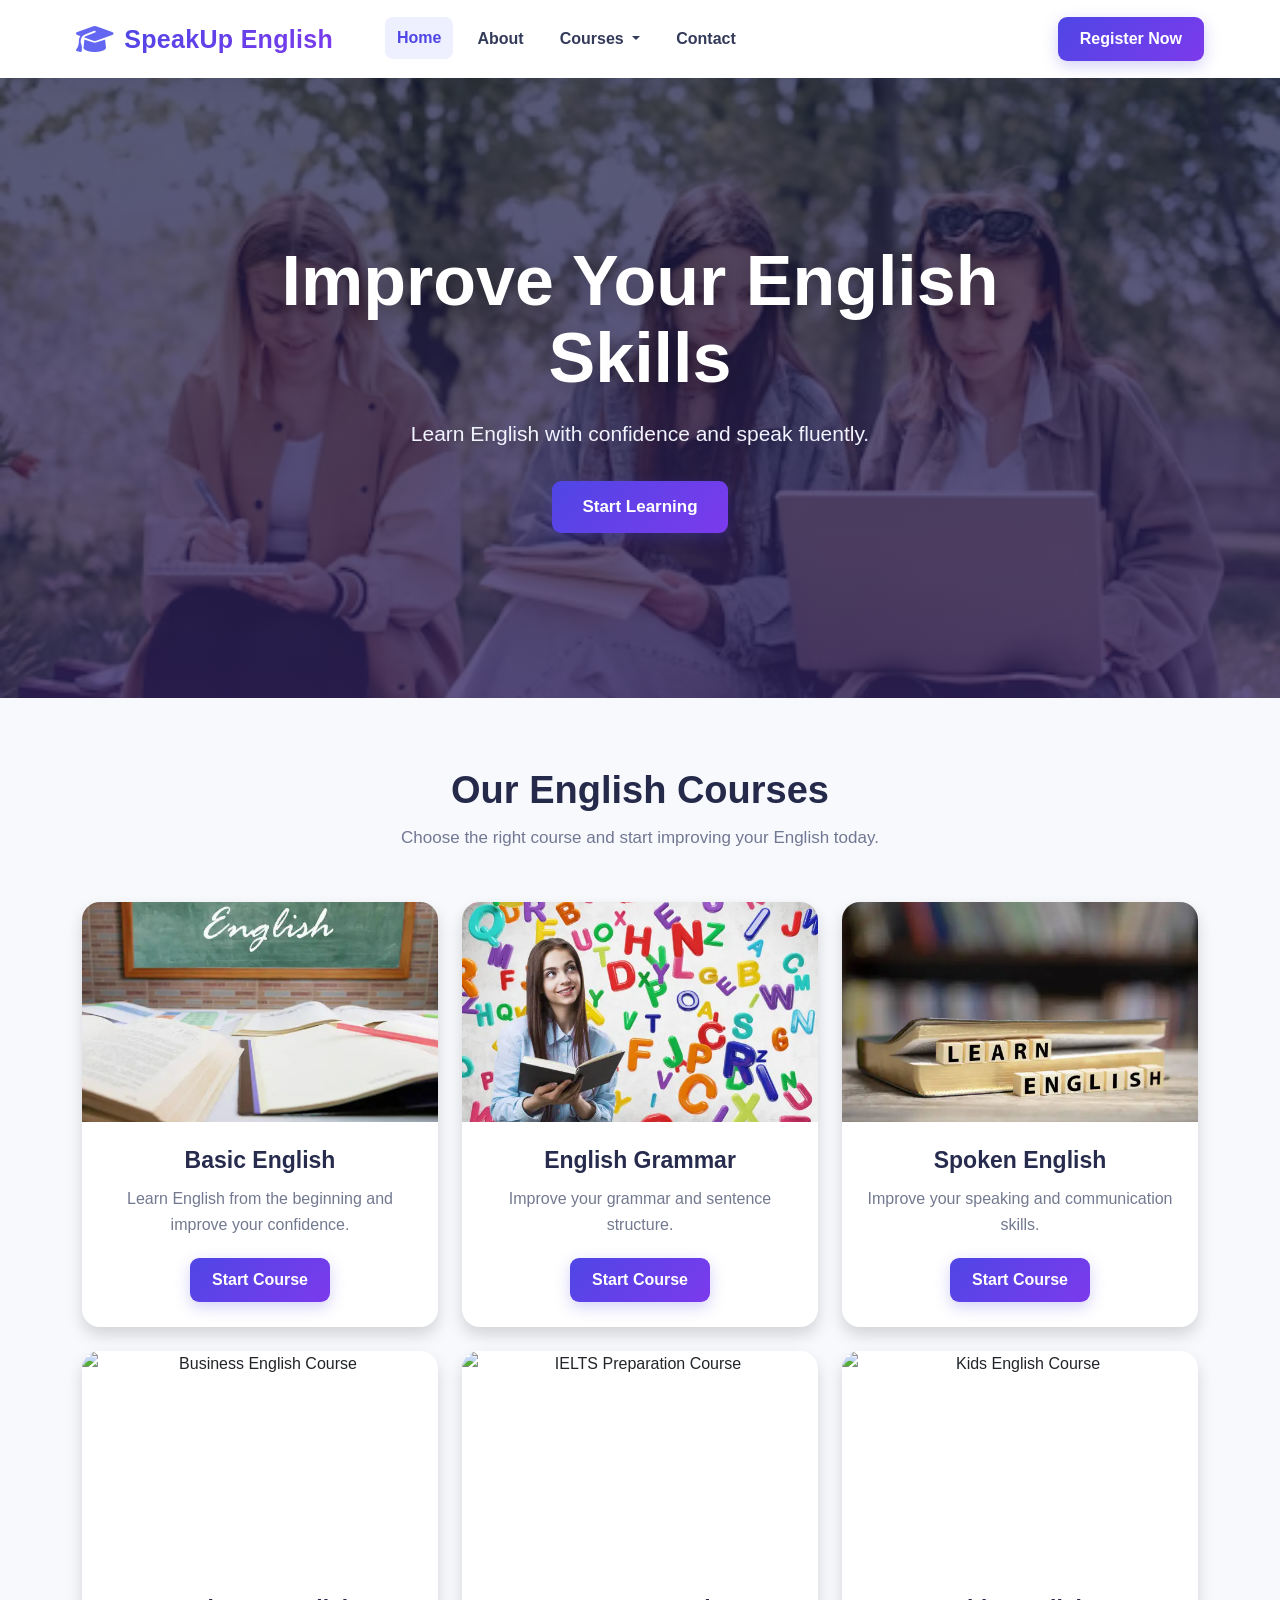
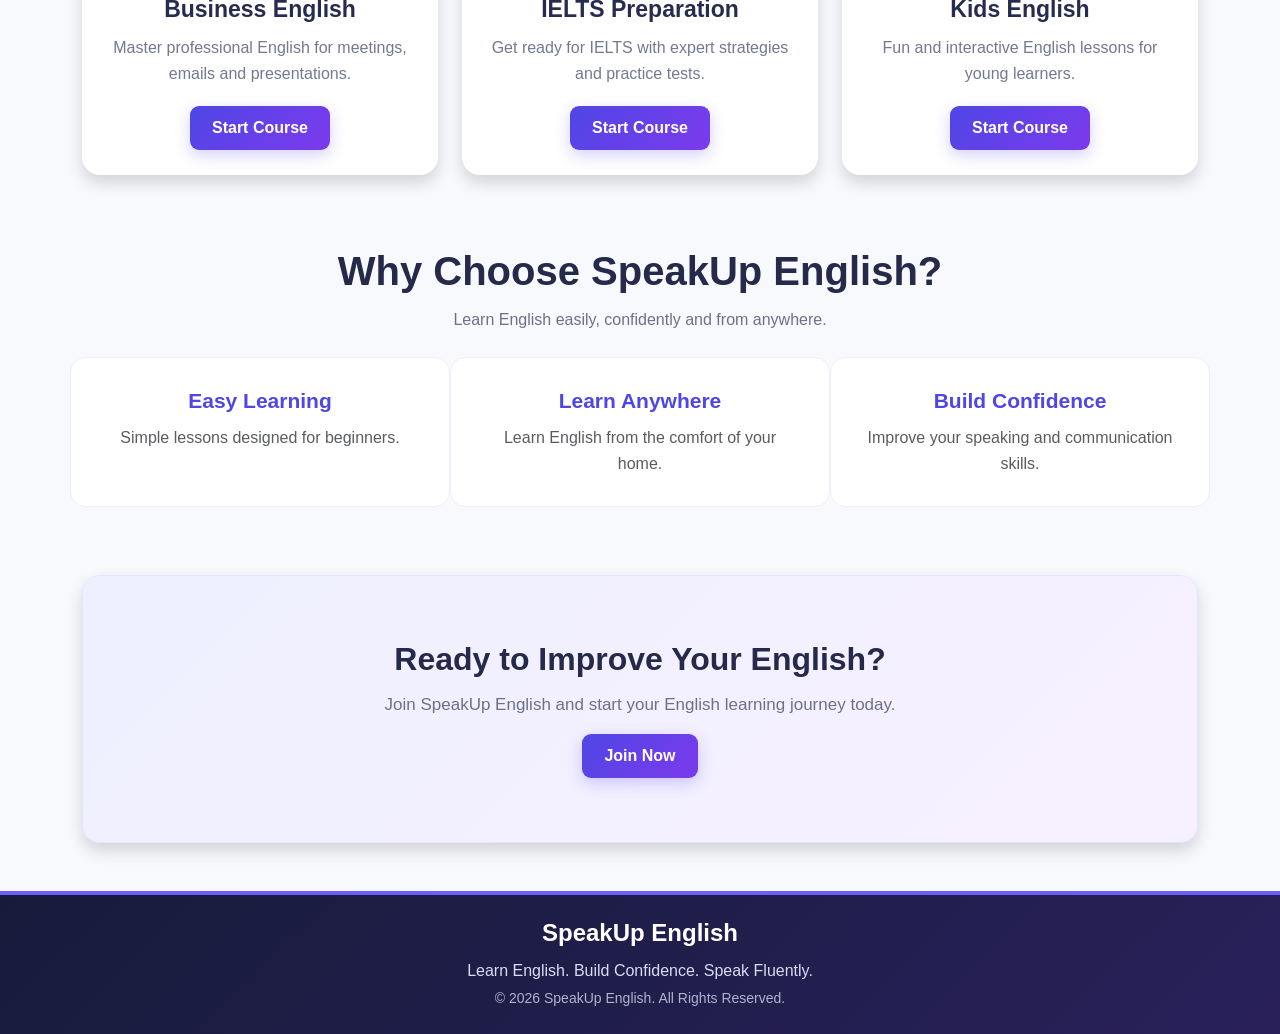
==== commit b9efc312: "Update index.html" ====
--- a/index.html
+++ b/index.html
@@ -137,16 +137,7 @@
             </ul>
 
 
-            <!-- ========== SEARCH FORM (UPDATED) ========== -->
-            <form class="d-flex" role="search" id="searchForm">
-
-                <input class="form-control me-2" type="search" id="searchInput" placeholder="Search courses..." aria-label="Search" autocomplete="off">
-
-                <button class="btn btn-outline-success" type="submit" id="searchBtn">
-                    <i class="fa-solid fa-magnifying-glass"></i> Search
-                </button>
-
-            </form>
+
 
             <a href="registration.html" class="btn btn-primary ms-2">
                 Register Now
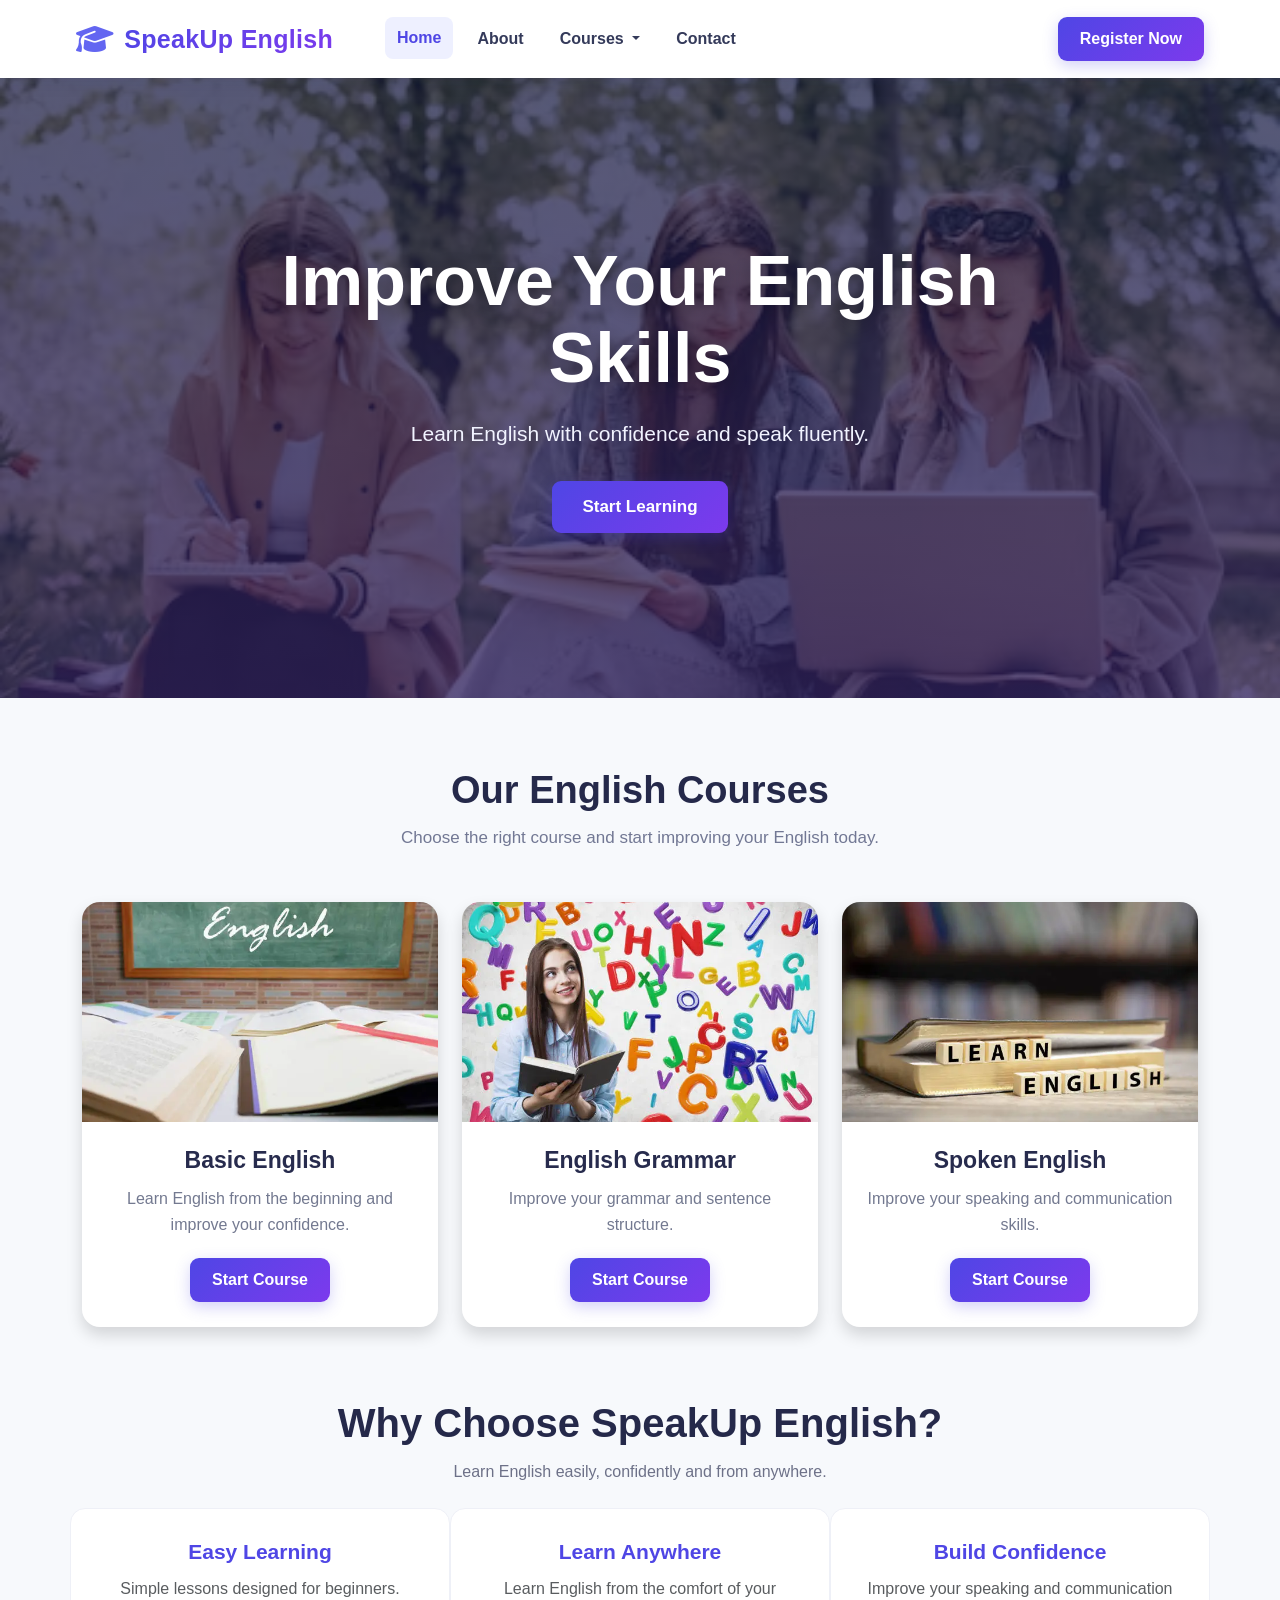
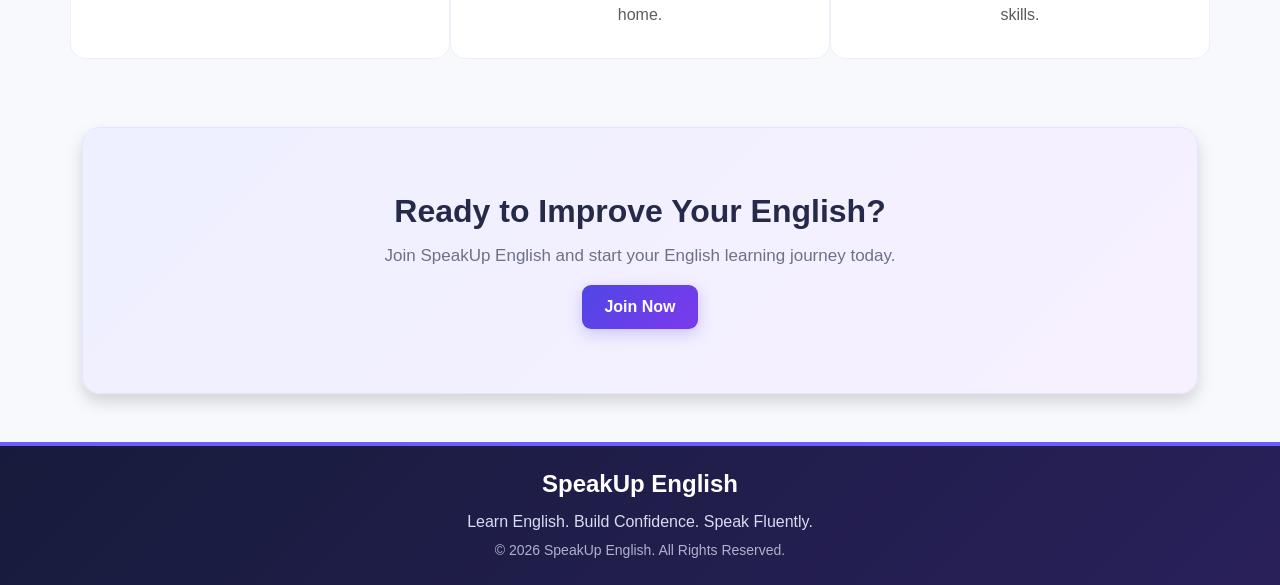
==== commit 5befee9d: "Update index.html" ====
--- a/index.html
+++ b/index.html
@@ -2,160 +2,135 @@
 <html lang="en">
 
 <head>
-    <meta charset="utf-8">
-    <meta name="viewport" content="width=device-width, initial-scale=1">
-
-    <title>SpeakUp English</title>
-
-    <!-- Bootstrap CSS -->
-    <link rel="stylesheet" href="https://cdnjs.cloudflare.com/ajax/libs/font-awesome/6.7.2/css/all.min.css" />
-
-    <link href="https://cdn.jsdelivr.net/npm/bootstrap@5.2.3/dist/css/bootstrap.min.css" rel="stylesheet"
+  <meta charset="utf-8">
+  <meta name="viewport" content="width=device-width, initial-scale=1">
+
+  <title>SpeakUp English</title>
+
+  <!-- Bootstrap CSS -->
+  <link rel="stylesheet" href="https://cdnjs.cloudflare.com/ajax/libs/font-awesome/6.7.2/css/all.min.css" />
+
+  <link href="https://cdn.jsdelivr.net/npm/bootstrap@5.2.3/dist/css/bootstrap.min.css" rel="stylesheet"
     integrity="sha384-rbsA2VBKQhggwzxH7pPCaAqO46MgnOM80zW1RWuH61DGLwZJEdK2Kadq2F9CUG65" crossorigin="anonymous">
 
-    <!-- Custom CSS -->
-    <link rel="stylesheet" href="index.css">
-
-    <style>
-        /* ====== Extra styles for search results ====== */
-        .no-results-msg {
-            transition: opacity 0.3s ease;
-        }
-        .no-results-msg.d-none {
-            display: none !important;
-        }
-
-        .course-card {
-            transition: opacity 0.3s ease, transform 0.2s ease;
-        }
-        .course-card.hidden-card {
-            display: none !important;
-        }
-
-        /* highlight search match */
-        .highlight-match {
-            background-color: #fff3a0;
-            padding: 0 2px;
-            border-radius: 2px;
-        }
-    </style>
+  <!-- Custom CSS -->
+  <link rel="stylesheet" href="index.css">
 
 </head>
 
 <body>
 
-    <!-- =========================
-    NAVBAR
-    ========================== -->
-
-    <nav class="navbar navbar-expand-lg bg-light">
-
-        <div class="container-fluid">
-
-            <!-- Website Name -->
-            <a class="navbar-brand" href="index.html">
-                <i class="fa-solid fa-graduation-cap"></i>
-                <span>SpeakUp English</span>
-            </a>
-
-            <!-- Mobile Menu Button -->
-            <button class="navbar-toggler" type="button" data-bs-toggle="collapse" data-bs-target="#navbarSupportedContent"
-            aria-controls="navbarSupportedContent" aria-expanded="false" aria-label="Toggle navigation">
-
-            <span class="navbar-toggler-icon"></span>
-
-        </button>
-
-
-        <!-- Navbar Content -->
-        <div class="collapse navbar-collapse" id="navbarSupportedContent">
-
-            <ul class="navbar-nav me-auto mb-2 mb-lg-0">
-
-                <!-- Home -->
-                <li class="nav-item">
-                    <a class="nav-link active" aria-current="page" href="index.html">
-                        Home
-                    </a>
-                </li>
-
-
-                <!-- About -->
-                <li class="nav-item">
-                    <a class="nav-link" href="about.html">
-                        About
-                    </a>
-                </li>
-
-
-                <!-- Courses Dropdown -->
-                <li class="nav-item dropdown">
-
-                    <a class="nav-link dropdown-toggle" href="#" role="button" data-bs-toggle="dropdown" aria-expanded="false">
-
-                        Courses
-
-                    </a>
-
-
-                    <ul class="dropdown-menu">
-
-                        <li>
-                            <a class="dropdown-item" href="basic-english.html">
-                                Basic English
-                            </a>
-                        </li>
-
-                        <li>
-                            <a class="dropdown-item" href="grammar.html">
-                                English Grammar
-                            </a>
-                        </li>
-
-                        <li>
-                            <hr class="dropdown-divider">
-                        </li>
-
-                        <li>
-                            <a class="dropdown-item" href="spoken-english.html">
-                                Spoken English
-                            </a>
-                        </li>
-
-                    </ul>
-
-                </li>
-
-
-                <!-- Contact -->
-                <li class="nav-item">
-                    <a class="nav-link" href="contect.html">
-                        Contact
-                    </a>
-                </li>
+  <!-- =========================
+       NAVBAR
+  ========================== -->
+
+  <nav class="navbar navbar-expand-lg bg-light">
+
+    <div class="container-fluid">
+
+      <!-- Website Name -->
+      <a class="navbar-brand" href="index.html">
+        <i class="fa-solid fa-graduation-cap"></i>
+        <span>SpeakUp English</span>
+      </a>
+
+      <!-- Mobile Menu Button -->
+      <button class="navbar-toggler" type="button" data-bs-toggle="collapse" data-bs-target="#navbarSupportedContent"
+        aria-controls="navbarSupportedContent" aria-expanded="false" aria-label="Toggle navigation">
+
+        <span class="navbar-toggler-icon"></span>
+
+      </button>
+
+
+      <!-- Navbar Content -->
+      <div class="collapse navbar-collapse" id="navbarSupportedContent">
+
+        <ul class="navbar-nav me-auto mb-2 mb-lg-0">
+
+          <!-- Home -->
+          <li class="nav-item">
+            <a class="nav-link active" aria-current="page" href="index.html">
+              Home
+            </a>
+          </li>
+
+
+          <!-- About -->
+          <li class="nav-item">
+            <a class="nav-link" href="about.html">
+              About
+            </a>
+          </li>
+
+
+          <!-- Courses Dropdown -->
+          <li class="nav-item dropdown">
+
+            <a class="nav-link dropdown-toggle" href="#" role="button" data-bs-toggle="dropdown" aria-expanded="false">
+
+              Courses
+
+            </a>
+
+
+            <ul class="dropdown-menu">
+
+              <li>
+                <a class="dropdown-item" href="basic-english.html">
+                  Basic English
+                </a>
+              </li>
+
+              <li>
+                <a class="dropdown-item" href="grammar.html">
+                  English Grammar
+                </a>
+              </li>
+
+              <li>
+                <hr class="dropdown-divider">
+              </li>
+
+              <li>
+                <a class="dropdown-item" href="spoken-english.html">
+                  Spoken English
+                </a>
+              </li>
 
             </ul>
 
-
-
-
-            <a href="registration.html" class="btn btn-primary ms-2">
-                Register Now
-            </a>
-
-        </div>
-
-    </div>
-
-</nav>
-
-
-
-<!-- =========================
-HERO SECTION
-========================== -->
-
-<div class="hero-section">
+          </li>
+
+
+          <!-- Contact -->
+          <li class="nav-item">
+            <a class="nav-link" href="contect.html">
+              Contact
+            </a>
+          </li>
+
+        </ul>
+
+
+        </form>
+        <a href="registration.html" class="btn btn-primary ms-2">
+          Register Now
+        </a>
+
+      </div>
+
+    </div>
+
+  </nav>
+
+
+
+  <!-- =========================
+       HERO SECTION
+  ========================== -->
+
+  <div class="hero-section">
 
     <!-- Dark Overlay -->
     <div class="hero-overlay"></div>
@@ -164,546 +139,252 @@
     <!-- Hero Content -->
     <div class="hero-content">
 
-        <h1>
-            Improve Your English Skills
-        </h1>
-
-        <p>
-            Learn English with confidence and speak fluently.
+      <h1>
+        Improve Your English Skills
+      </h1>
+
+      <p>
+        Learn English with confidence and speak fluently.
+      </p>
+
+      <a href="basic-english.html" class="btn btn-primary">
+
+        Start Learning
+
+      </a>
+
+
+    </div>
+
+  </div>
+
+
+
+  <!-- =========================
+       COURSES HEADING
+  ========================== -->
+
+  <div class="container text-center courses-section">
+
+    <h2>
+      Our English Courses
+    </h2>
+
+    <p>
+      Choose the right course and start improving your English today.
+    </p>
+
+  </div>
+
+
+
+  <!-- =========================
+       GRID & COURSES CARDS
+  ========================== -->
+
+  <div class="container text-center">
+
+    <div class="row">
+
+
+      <!-- =====================
+           CARD 1
+      ====================== -->
+
+      <div class="col-md-4 mb-4">
+
+        <div class="card shadow">
+
+          <img src="basic english course.webp" class="card-img-top" alt="Basic English Course">
+
+
+          <div class="card-body">
+
+            <h5 class="card-title">
+              Basic English
+            </h5>
+
+            <p class="card-text">
+              Learn English from the beginning and improve your confidence.
+            </p>
+
+            <a href="basic-english.html" class="btn btn-primary">
+
+              Start Course
+
+            </a>
+
+          </div>
+
+        </div>
+
+      </div>
+
+
+
+      <!-- =====================
+           CARD 2
+      ====================== -->
+
+      <div class="col-md-4 mb-4">
+
+        <div class="card shadow">
+          <img src="grammer.webp" class="card-img-top" alt="English Grammar Course">
+
+
+          <div class="card-body">
+
+            <h5 class="card-title">
+              English Grammar
+            </h5>
+
+            <p class="card-text">
+              Improve your grammar and sentence structure.
+            </p>
+
+            <a href="grammar.html" class="btn btn-primary">
+
+              Start Course
+
+            </a>
+
+          </div>
+
+        </div>
+
+      </div>
+
+
+
+      <!-- =====================
+           CARD 3
+      ====================== -->
+
+      <div class="col-md-4 mb-4">
+
+        <div class="card shadow">
+
+          <img src="spoken.webp" class="card-img-top" alt="Spoken English Course">
+
+
+          <div class="card-body">
+
+            <h5 class="card-title">
+              Spoken English
+            </h5>
+
+            <p class="card-text">
+              Improve your speaking and communication skills.
+            </p>
+
+            <a href="spoken-english.html" class="btn btn-primary">
+
+              Start Course
+
+            </a>
+
+          </div>
+
+        </div>
+
+      </div>
+
+
+    </div>
+
+  </div>
+
+  <!-- Why Choose Us -->
+
+  <div class="container text-center mt-5">
+
+    <h2 class="display-6 fw-bold">
+      Why Choose SpeakUp English?
+    </h2>
+
+    <p class="text-muted">
+      Learn English easily, confidently and from anywhere.
+    </p>
+
+  </div>
+
+  <!-- colums -->
+
+  <div class="container text-center mt-4">
+
+    <div class="row">
+
+      <div class="col-md-4 p-4">
+        <h4 class="fw-bold"> Easy Learning</h4>
+        <p class="text-muted">Simple lessons designed for beginners.</p>
+      </div>
+
+      <div class="col-md-4 p-4">
+        <h4 class="fw-bold"> Learn Anywhere</h4>
+        <p class="text-muted">Learn English from the comfort of your home.</p>
+      </div>
+
+      <div class="col-md-4 p-4">
+        <h4 class="fw-bold"> Build Confidence</h4>
+        <p class="text-muted">Improve your speaking and communication skills.</p>
+      </div>
+
+    </div>
+
+  </div>
+
+  <!-- Join Our Course -->
+
+  <div class="container mt-5">
+
+    <div class="card shadow p-4 text-center">
+
+      <div class="card-body">
+
+        <h2 class="fw-bold">
+          Ready to Improve Your English?
+        </h2>
+
+        <p class="text-muted">
+          Join SpeakUp English and start your English learning journey today.
         </p>
 
-        <a href="basic-english.html" class="btn btn-primary">
-
-            Start Learning
-
+        <a href="contect.html" class="btn btn-primary">
+          Join Now
         </a>
 
-
-    </div>
-
-</div>
-
-
-
-<!-- =========================
-COURSES HEADING
-========================== -->
-
-<div class="container text-center courses-section">
-
-    <h2>
-        Our English Courses
-    </h2>
-
-    <p>
-        Choose the right course and start improving your English today.
+      </div>
+
+    </div>
+
+  </div>
+
+  <!-- Footer -->
+
+  <footer class="bg-dark text-white text-center py-4 mt-5">
+
+    <h5>SpeakUp English</h5>
+
+    <p class="mb-1">
+      Learn English. Build Confidence. Speak Fluently.
     </p>
 
-    <!-- Search result count / status will appear here -->
-    <div id="searchStatus" class="mt-2"></div>
-
-</div>
-
-
-
-<!-- =========================
-GRID & COURSES CARDS
-========================== -->
-
-<div class="container text-center" id="coursesContainer">
-
-    <div class="row" id="coursesRow">
-
-
-        <!-- =====================
-        CARD 1
-        ====================== -->
-
-        <div class="col-md-4 mb-4 course-card" data-course="basic english">
-
-            <div class="card shadow">
-
-                <img src="basic english course.webp" class="card-img-top" alt="Basic English Course">
-
-
-                <div class="card-body">
-
-                    <h5 class="card-title">Basic English</h5>
-
-                    <p class="card-text">
-                        Learn English from the beginning and improve your confidence.
-                    </p>
-
-                    <a href="basic-english.html" class="btn btn-primary">
-
-                        Start Course
-
-                    </a>
-
-                </div>
-
-            </div>
-
-        </div>
-
-
-
-        <!-- =====================
-        CARD 2
-        ====================== -->
-
-        <div class="col-md-4 mb-4 course-card" data-course="english grammar">
-
-            <div class="card shadow">
-                <img src="grammer.webp" class="card-img-top" alt="English Grammar Course">
-
-
-                <div class="card-body">
-
-                    <h5 class="card-title">English Grammar</h5>
-
-                    <p class="card-text">
-                        Improve your grammar and sentence structure.
-                    </p>
-
-                    <a href="grammar.html" class="btn btn-primary">
-
-                        Start Course
-
-                    </a>
-
-                </div>
-
-            </div>
-
-        </div>
-
-
-
-        <!-- =====================
-        CARD 3
-        ====================== -->
-
-        <div class="col-md-4 mb-4 course-card" data-course="spoken english">
-
-            <div class="card shadow">
-
-                <img src="spoken.webp" class="card-img-top" alt="Spoken English Course">
-
-
-                <div class="card-body">
-
-                    <h5 class="card-title">Spoken English</h5>
-
-                    <p class="card-text">
-                        Improve your speaking and communication skills.
-                    </p>
-
-                    <a href="spoken-english.html" class="btn btn-primary">
-
-                        Start Course
-
-                    </a>
-
-                </div>
-
-            </div>
-
-        </div>
-
-
-        <!-- =====================
-        CARD 4 — BONUS (extra content to make search more interesting)
-        ====================== -->
-
-        <div class="col-md-4 mb-4 course-card" data-course="business english">
-
-            <div class="card shadow">
-
-                <img src="https://via.placeholder.com/300x200/2c3e50/ffffff?text=Business+English" class="card-img-top" alt="Business English Course">
-
-                <div class="card-body">
-
-                    <h5 class="card-title">Business English</h5>
-
-                    <p class="card-text">
-                        Master professional English for meetings, emails and presentations.
-                    </p>
-
-                    <a href="#" class="btn btn-primary">
-
-                        Start Course
-
-                    </a>
-
-                </div>
-
-            </div>
-
-        </div>
-
-
-        <!-- =====================
-        CARD 5 — BONUS
-        ====================== -->
-
-        <div class="col-md-4 mb-4 course-card" data-course="ielts preparation">
-
-            <div class="card shadow">
-
-                <img src="https://via.placeholder.com/300x200/2c3e50/ffffff?text=IELTS+Prep" class="card-img-top" alt="IELTS Preparation Course">
-
-                <div class="card-body">
-
-                    <h5 class="card-title">IELTS Preparation</h5>
-
-                    <p class="card-text">
-                        Get ready for IELTS with expert strategies and practice tests.
-                    </p>
-
-                    <a href="#" class="btn btn-primary">
-
-                        Start Course
-
-                    </a>
-
-                </div>
-
-            </div>
-
-        </div>
-
-
-        <!-- =====================
-        CARD 6 — BONUS
-        ====================== -->
-
-        <div class="col-md-4 mb-4 course-card" data-course="kids english">
-
-            <div class="card shadow">
-
-                <img src="https://via.placeholder.com/300x200/2c3e50/ffffff?text=Kids+English" class="card-img-top" alt="Kids English Course">
-
-                <div class="card-body">
-
-                    <h5 class="card-title">Kids English</h5>
-
-                    <p class="card-text">
-                        Fun and interactive English lessons for young learners.
-                    </p>
-
-                    <a href="#" class="btn btn-primary">
-
-                        Start Course
-
-                    </a>
-
-                </div>
-
-            </div>
-
-        </div>
-
-    </div>
-
-    <!-- No Results Message (hidden by default) -->
-    <div id="noResultsMsg" class="alert alert-warning mt-4 d-none no-results-msg" role="alert">
-        <i class="fa-solid fa-circle-exclamation me-2"></i>
-        No courses found matching "<span id="searchTermDisplay"></span>". Please try a different keyword.
-    </div>
-
-</div>
-
-<!-- Why Choose Us -->
-
-<div class="container text-center mt-5" id="whyChooseUs">
-
-    <h2 class="display-6 fw-bold">
-        Why Choose SpeakUp English?
-    </h2>
-
-    <p class="text-muted">
-        Learn English easily, confidently and from anywhere.
+    <p class="mb-0">
+      © 2026 SpeakUp English. All Rights Reserved.
     </p>
 
-</div>
-
-<!-- colums -->
-
-<div class="container text-center mt-4">
-
-    <div class="row">
-
-        <div class="col-md-4 p-4">
-            <h4 class="fw-bold"> Easy Learning</h4>
-            <p class="text-muted">Simple lessons designed for beginners.</p>
-        </div>
-
-        <div class="col-md-4 p-4">
-            <h4 class="fw-bold"> Learn Anywhere</h4>
-            <p class="text-muted">Learn English from the comfort of your home.</p>
-        </div>
-
-        <div class="col-md-4 p-4">
-            <h4 class="fw-bold"> Build Confidence</h4>
-            <p class="text-muted">Improve your speaking and communication skills.</p>
-        </div>
-
-    </div>
-
-</div>
-
-<!-- Join Our Course -->
-
-<div class="container mt-5">
-
-    <div class="card shadow p-4 text-center">
-
-        <div class="card-body">
-
-            <h2 class="fw-bold">
-                Ready to Improve Your English?
-            </h2>
-
-            <p class="text-muted">
-                Join SpeakUp English and start your English learning journey today.
-            </p>
-
-            <a href="contect.html" class="btn btn-primary">
-                Join Now
-            </a>
-
-        </div>
-
-    </div>
-
-</div>
-
-<!-- Footer -->
-
-<footer class="bg-dark text-white text-center py-4 mt-5">
-
-    <h5>SpeakUp English</h5>
-
-    <p class="mb-1">
-        Learn English. Build Confidence. Speak Fluently.
-    </p>
-
-    <p class="mb-0">
-        © 2026 SpeakUp English. All Rights Reserved.
-    </p>
-
-</footer>
-
-
-
-
-<!-- =========================
-BOOTSTRAP JAVASCRIPT
-========================== -->
-
-<script src="https://cdn.jsdelivr.net/npm/bootstrap@5.2.3/dist/js/bootstrap.bundle.min.js"
-integrity="sha384-kenU1KFdBIe4zVF0s0G1M5b4hcpxyD9F7jL+jjXkk+Q2h455rYXK/7HAuoJl+0I4" crossorigin="anonymous">
-</script>
-
-
-<!-- =========================
-CUSTOM SEARCH JAVASCRIPT
-========================== -->
-
-<script>
-    (function() {
-        'use strict';
-
-        // ----- DOM refs -----
-        const searchForm = document.getElementById('searchForm');
-        const searchInput = document.getElementById('searchInput');
-        const searchBtn = document.getElementById('searchBtn');
-        const courseCards = document.querySelectorAll('.course-card');
-        const noResultsMsg = document.getElementById('noResultsMsg');
-        const searchTermDisplay = document.getElementById('searchTermDisplay');
-        const searchStatus = document.getElementById('searchStatus');
-
-        // ----- helper: clear any existing highlights -----
-        function clearHighlights() {
-            document.querySelectorAll('.highlight-match').forEach(el => {
-                // Replace the span with its text content (remove highlight)
-                const parent = el.parentNode;
-                const text = el.textContent;
-                const textNode = document.createTextNode(text);
-                parent.replaceChild(textNode, el);
-                parent.normalize();
-            });
-        }
-
-        // ----- helper: highlight search term in a text node -----
-        function highlightText(node, term) {
-            if (!node || node.nodeType !== Node.TEXT_NODE) return;
-            const text = node.textContent;
-            const lowerText = text.toLowerCase();
-            const lowerTerm = term.toLowerCase();
-            if (!lowerText.includes(lowerTerm)) return;
-
-            const frag = document.createDocumentFragment();
-            let remaining = text;
-            let idx = lowerText.indexOf(lowerTerm);
-
-            while (idx !== -1) {
-                // text before match
-                if (idx > 0) {
-                    frag.appendChild(document.createTextNode(remaining.substring(0, idx)));
-                }
-                // matched text (wrapped in span)
-                const matchSpan = document.createElement('span');
-                matchSpan.className = 'highlight-match';
-                matchSpan.textContent = remaining.substring(idx, idx + term.length);
-                frag.appendChild(matchSpan);
-                // remaining
-                remaining = remaining.substring(idx + term.length);
-                const newLower = remaining.toLowerCase();
-                idx = newLower.indexOf(lowerTerm);
-            }
-            if (remaining.length > 0) {
-                frag.appendChild(document.createTextNode(remaining));
-            }
-            node.parentNode.replaceChild(frag, node);
-        }
-
-        // ----- highlight matches in a card -----
-        function highlightCard(card, term) {
-            if (!term.trim()) return;
-            const walker = document.createTreeWalker(
-                card,
-                NodeFilter.SHOW_TEXT,
-                {
-                    acceptNode: function(node) {
-                        // skip script and style tags
-                        const parent = node.parentNode;
-                        if (parent.tagName === 'SCRIPT' || parent.tagName === 'STYLE') {
-                            return NodeFilter.FILTER_REJECT;
-                        }
-                        // skip links (we don't want to break them)
-                        if (parent.tagName === 'A') {
-                            return NodeFilter.FILTER_REJECT;
-                        }
-                        return NodeFilter.FILTER_ACCEPT;
-                    }
-                },
-                false
-            );
-
-            const nodesToProcess = [];
-            let currentNode = walker.nextNode();
-            while (currentNode) {
-                nodesToProcess.push(currentNode);
-                currentNode = walker.nextNode();
-            }
-
-            // Process in reverse so we don't invalidate the walker
-            for (let i = nodesToProcess.length - 1; i >= 0; i--) {
-                const node = nodesToProcess[i];
-                const text = node.textContent;
-                if (text.toLowerCase().includes(term.toLowerCase())) {
-                    highlightText(node, term);
-                }
-            }
-        }
-
-        // ----- perform search -----
-        function performSearch(query) {
-            const q = query.trim();
-            let visibleCount = 0;
-
-            // Clear previous highlights
-            clearHighlights();
-
-            // Reset all cards to visible first
-            courseCards.forEach(card => {
-                card.classList.remove('hidden-card');
-            });
-
-            // Hide no results message
-            noResultsMsg.classList.add('d-none');
-
-            // If query is empty, show everything and update status
-            if (q === '') {
-                searchStatus.innerHTML =
-                    '<span class="text-muted small">Showing all courses</span>';
-                // Clear highlights (already done)
-                return;
-            }
-
-            // Filter cards
-            courseCards.forEach(card => {
-                const cardData = card.getAttribute('data-course') || '';
-                const title = card.querySelector('.card-title')?.textContent || '';
-                const desc = card.querySelector('.card-text')?.textContent || '';
-                const combined = (cardData + ' ' + title + ' ' + desc).toLowerCase();
-
-                if (combined.includes(q.toLowerCase())) {
-                    card.classList.remove('hidden-card');
-                    visibleCount++;
-                    // Highlight matches within this card
-                    highlightCard(card, q);
-                } else {
-                    card.classList.add('hidden-card');
-                }
-            });
-
-            // Update status
-            if (visibleCount === 0) {
-                searchStatus.innerHTML = '';
-                noResultsMsg.classList.remove('d-none');
-                searchTermDisplay.textContent = q;
-            } else {
-                searchStatus.innerHTML =
-                    `<span class="text-success small">Found <strong>${visibleCount}</strong> course${visibleCount > 1 ? 's' : ''} matching “<strong>${q}</strong>”</span>`;
-            }
-        }
-
-        // ----- event: form submit (click search or press Enter) -----
-        searchForm.addEventListener('submit', function(e) {
-            e.preventDefault();
-            performSearch(searchInput.value);
-        });
-
-        // ----- event: real-time search on input -----
-        searchInput.addEventListener('input', function() {
-            performSearch(this.value);
-        });
-
-        // ----- event: clear search when clicking the "X" (if browser shows it) -----
-        searchInput.addEventListener('search', function() {
-            // This fires when the user clicks the native clear button (in some browsers)
-            if (this.value === '') {
-                performSearch('');
-            }
-        });
-
-        // ----- optional: if the user presses Escape, clear search -----
-        searchInput.addEventListener('keydown', function(e) {
-            if (e.key === 'Escape') {
-                this.value = '';
-                performSearch('');
-                this.blur();
-            }
-        });
-
-        // ----- initial state: show all -----
-        performSearch('');
-
-        // ----- small improvement: focus search with keyboard shortcut (Ctrl+/ or Cmd+/) -----
-        document.addEventListener('keydown', function(e) {
-            if ((e.ctrlKey || e.metaKey) && e.key === '/') {
-                e.preventDefault();
-                searchInput.focus();
-                searchInput.select();
-            }
-        });
-
-    })();
-</script>
-
+  </footer>
+
+
+
+
+  <!-- =========================
+       BOOTSTRAP JAVASCRIPT
+  ========================== -->
+
+  <script src="https://cdn.jsdelivr.net/npm/bootstrap@5.2.3/dist/js/bootstrap.bundle.min.js"
+    integrity="sha384-kenU1KFdBIe4zVF0s0G1M5b4hcpxyD9F7jL+jjXkk+Q2h455rYXK/7HAuoJl+0I4" crossorigin="anonymous">
+    </script>
 
 </body>
 
